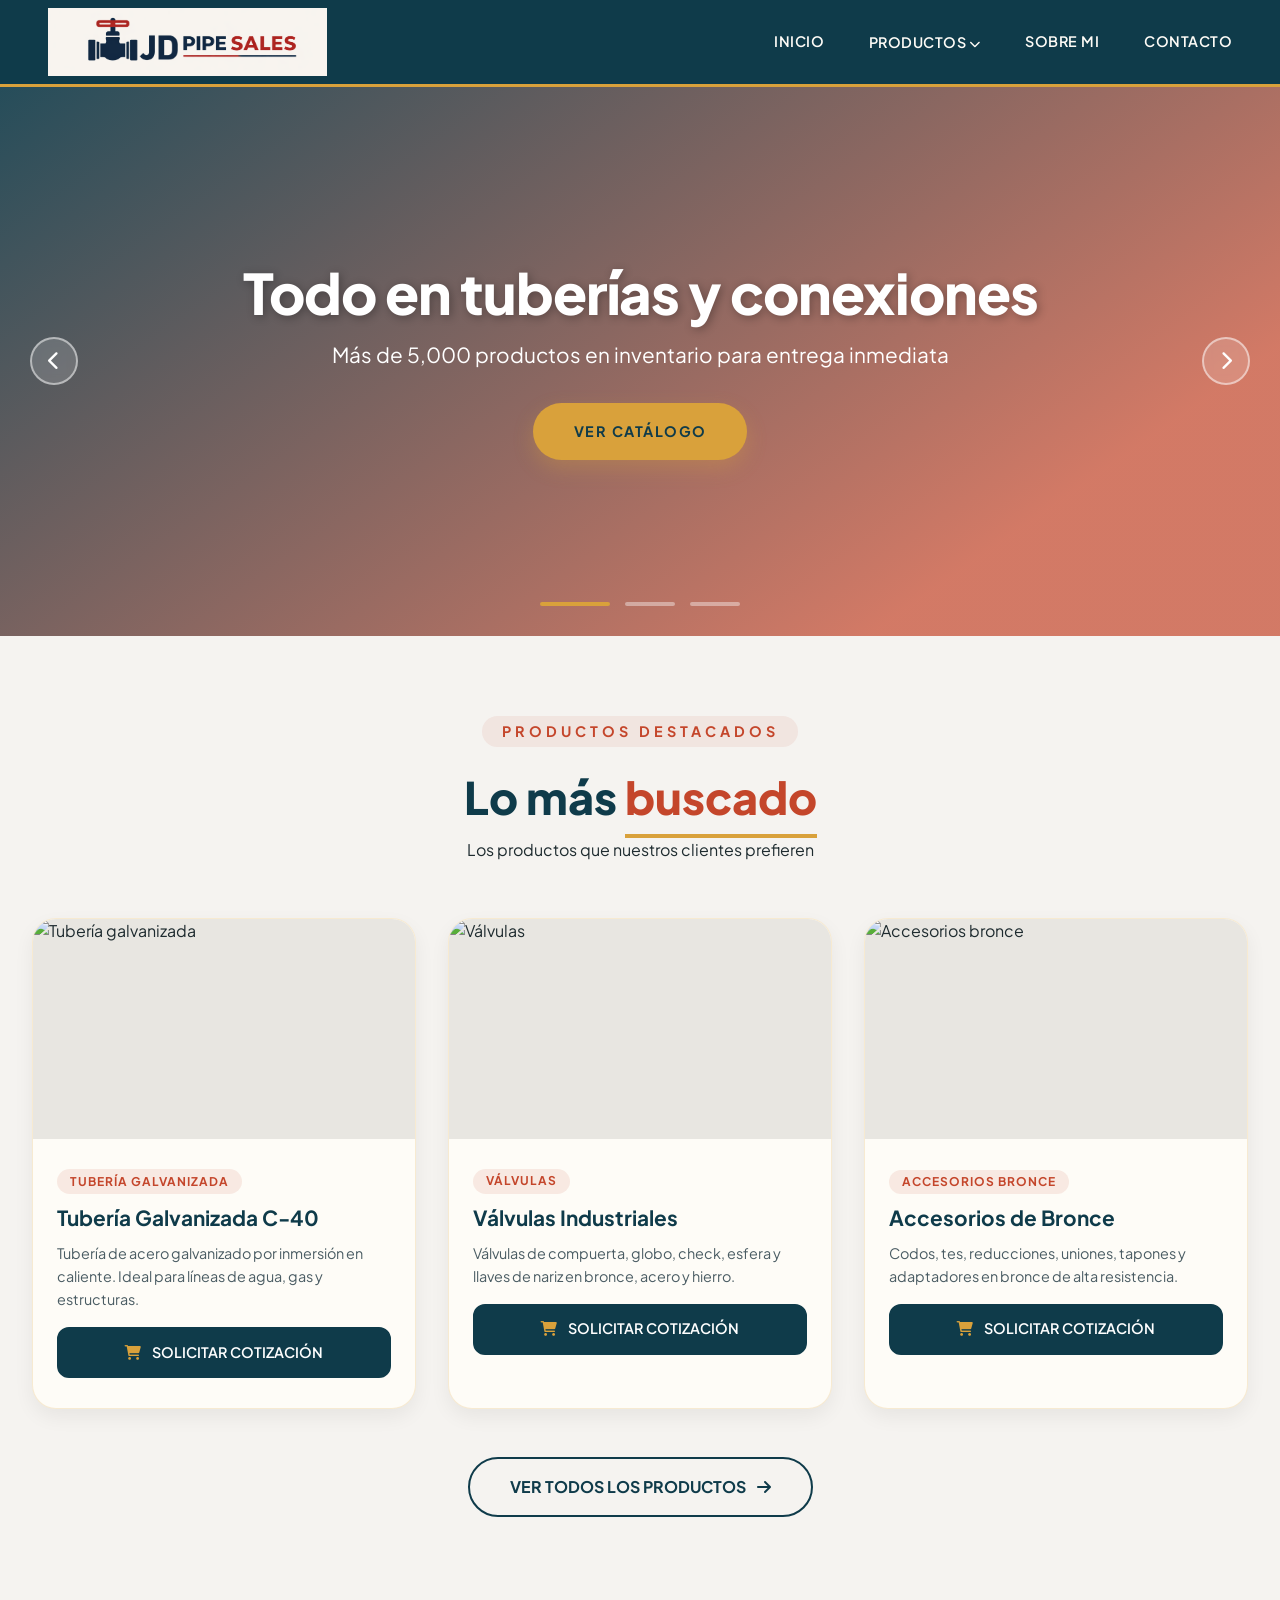
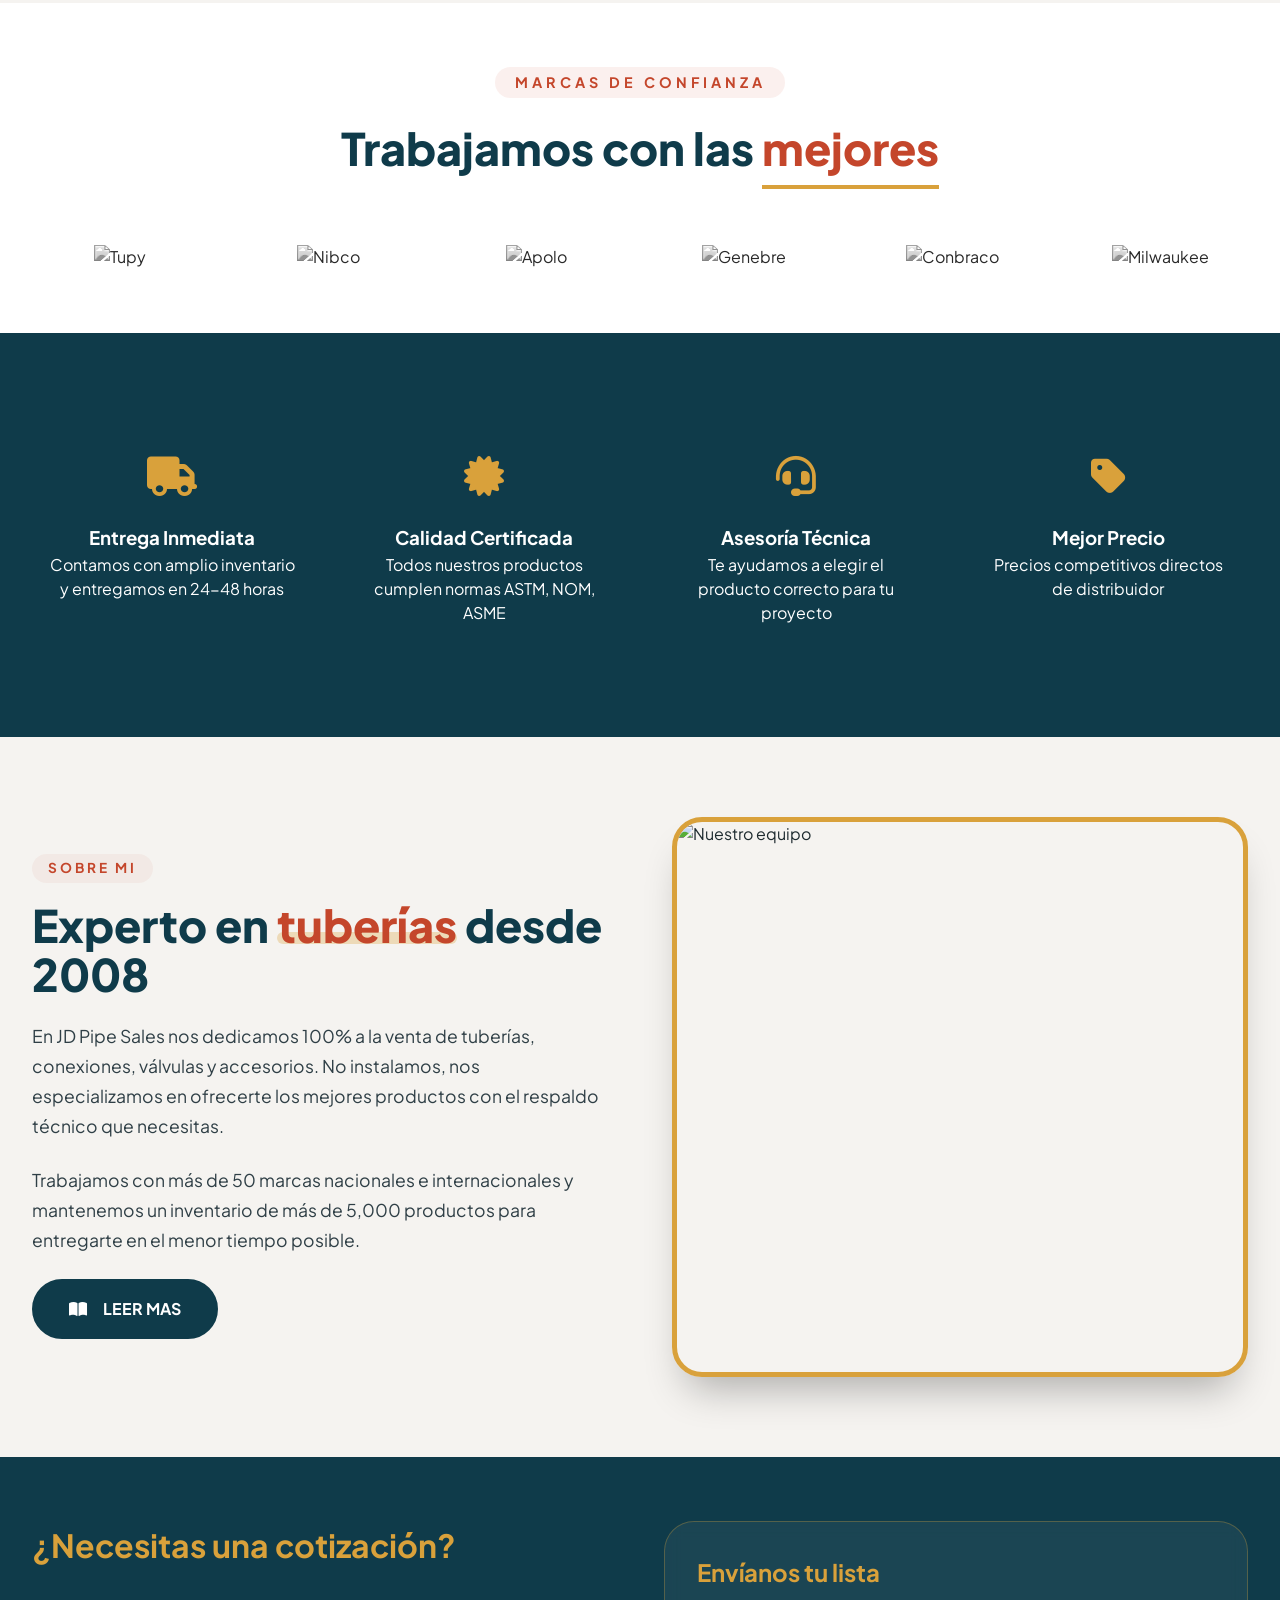
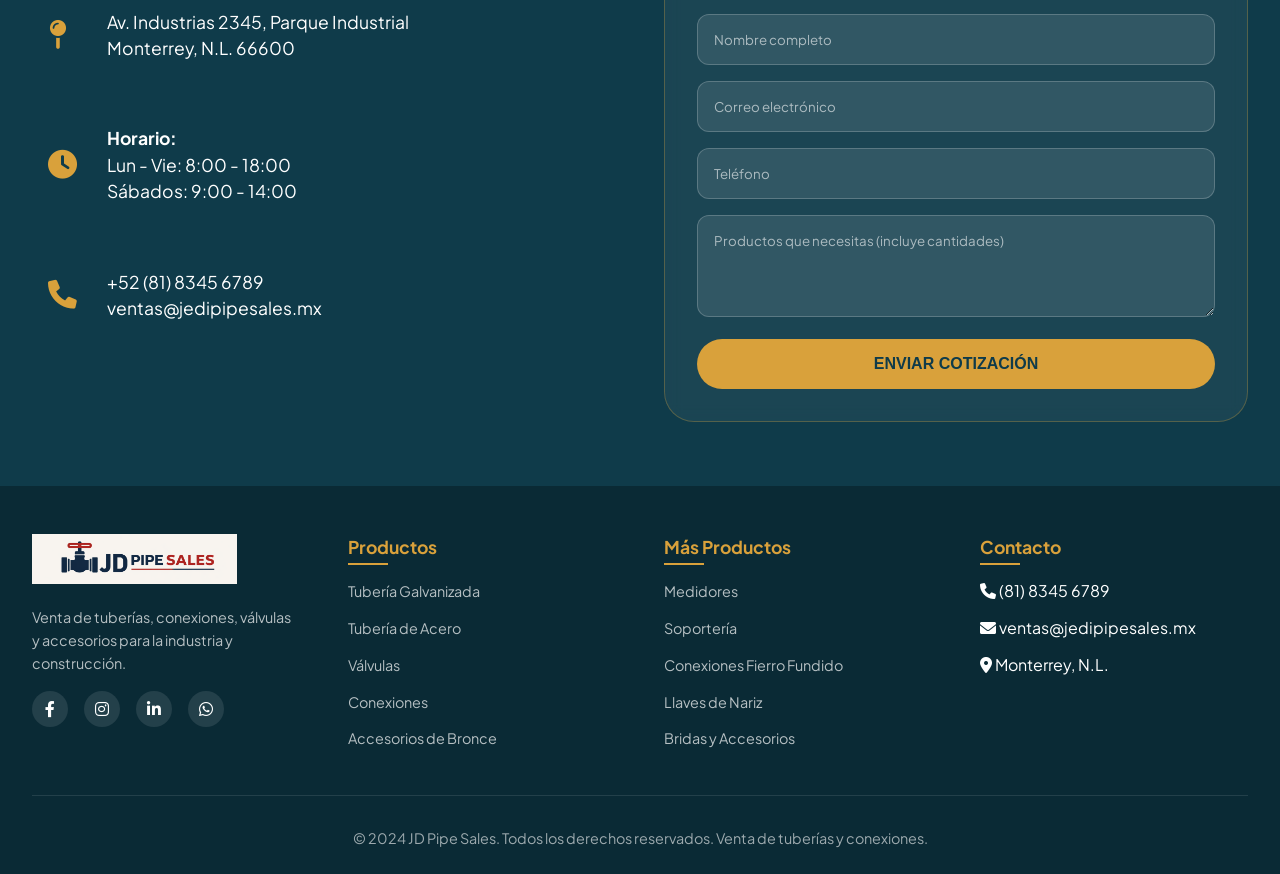
==== index.html @ 767fab37 "Add header and index styles for layout and responsiveness - Created header.css for header styles inc" ====
<!DOCTYPE html>
<html lang="es">
<head>
  <meta charset="UTF-8">
  <meta name="viewport" content="width=device-width, initial-scale=1.0, maximum-scale=5.0">
  <meta name="description" content="JD Pipe Sales - Venta de tuberías, conexiones, válvulas, accesorios de bronce, medidores y soportería para la industria">
  <title>Jedi · Pipe Sales | Todo en tuberías</title>

  <!-- Fuentes modernas -->
  <link rel="preconnect" href="https://fonts.googleapis.com">
  <link rel="preconnect" href="https://fonts.gstatic.com" crossorigin>
  <link href="https://fonts.googleapis.com/css2?family=Plus+Jakarta+Sans:wght@400;500;600;700;800&display=swap" rel="stylesheet">
  <link rel="stylesheet" href="https://cdnjs.cloudflare.com/ajax/libs/font-awesome/6.0.0/css/all.min.css">
  
  <!-- AOS (Animate On Scroll) -->
  <link href="https://unpkg.com/aos@2.3.1/dist/aos.css" rel="stylesheet">

  <style>
    /* ===== RESET Y PALETA DE COLORES ===== */
    * {
      margin: 0;
      padding: 0;
      box-sizing: border-box;
    }

    :root {
      --fondo-principal: #f5f3f0;
      --texto-oscuro: #1e2b2f;
      --azul-profundo: #0f3b4a;
      --naranja-terracota: #c4462b;
      --ocre-dorado: #d9a13b;
      --blanco-rotura: #fefcf7;
      --gris-suave: #e8e6e1;
      --sombra-suave: 0 20px 30px -10px rgba(0, 20, 20, 0.15);
      --sombra-tarjeta: 0 8px 20px rgba(0,0,0,0.06);
      --sombra-hover: 0 25px 40px -15px rgba(0,0,0,0.3);
    }

    body {
      font-family: 'Plus Jakarta Sans', sans-serif;
      background-color: var(--fondo-principal);
      color: var(--texto-oscuro);
      line-height: 1.5;
      overflow-x: hidden;
    }

    body.menu-abierto {
      overflow: hidden;
    }

    /* ===== ANIMACIONES GLOBALES ===== */
    @keyframes float {
      0% { transform: translateY(0px); }
      50% { transform: translateY(-8px); }
      100% { transform: translateY(0px); }
    }

    @keyframes pulse {
      0% { transform: scale(1); }
      50% { transform: scale(1.03); }
      100% { transform: scale(1); }
    }

    @keyframes fadeInUp {
      from {
        opacity: 0;
        transform: translateY(30px);
      }
      to {
        opacity: 1;
        transform: translateY(0);
      }
    }

    @keyframes fadeInDown {
      from {
        opacity: 0;
        transform: translateY(-30px);
      }
      to {
        opacity: 1;
        transform: translateY(0);
      }
    }

    @keyframes fadeInLeft {
      from {
        opacity: 0;
        transform: translateX(-30px);
      }
      to {
        opacity: 1;
        transform: translateX(0);
      }
    }

    @keyframes fadeInRight {
      from {
        opacity: 0;
        transform: translateX(30px);
      }
      to {
        opacity: 1;
        transform: translateX(0);
      }
    }

    @keyframes zoomIn {
      from {
        opacity: 0;
        transform: scale(0.9);
      }
      to {
        opacity: 1;
        transform: scale(1);
      }
    }

    /* ===== HEADER SIN ANIMACIONES ===== */
    .header {
      background: var(--azul-profundo);
      position: fixed;
      top: 0;
      width: 100%;
      z-index: 1000;
      border-bottom: 3px solid var(--ocre-dorado);
      transition: all 0.3s ease;
    }

    .header.scrolled {
      padding: 0.3rem 0;
      box-shadow: 0 5px 20px rgba(0,0,0,0.2);
    }

    .header-container {
      max-width: 1300px;
      margin: 0 auto;
      padding: 0.5rem 3rem;
      display: flex;
      align-items: center;
      justify-content: space-between;
    }

    .logo img {
      height: 68px;
      width: auto;
      display: block;
      transition: transform 0.3s ease;
    }

    .logo img:hover {
      transform: scale(1.05);
    }

    /* ===== NAVEGACIÓN ===== */
    .nav {
      display: flex;
      gap: 2.8rem;
      align-items: center;
    }

    .nav-link {
      text-decoration: none;
      color: var(--blanco-rotura);
      font-weight: 600;
      font-size: 0.9rem;
      letter-spacing: 0.5px;
      position: relative;
      transition: color 0.3s ease;
      background: none;
      border: none;
      font-family: inherit;
      text-transform: uppercase;
      cursor: pointer;
      padding: 0.5rem 0;
    }

    .nav-link::after {
      content: "";
      position: absolute;
      width: 0;
      height: 2px;
      bottom: 0;
      left: 50%;
      transform: translateX(-50%);
      background: var(--ocre-dorado);
      transition: width 0.3s ease;
    }

    .nav-link:hover {
      color: var(--ocre-dorado);
    }

    .nav-link:hover::after {
      width: 80%;
    }

    /* ===== DROPDOWN ===== */
    .dropdown {
      position: relative;
    }

    .dropdown .nav-link i {
      font-size: 0.7rem;
      transition: transform 0.3s ease;
    }

    .dropdown:hover .nav-link i {
      transform: rotate(180deg);
    }

    .submenu {
      position: absolute;
      top: 100%;
      left: 0;
      background: var(--blanco-rotura);
      min-width: 250px;
      border-radius: 0 0 16px 16px;
      box-shadow: var(--sombra-suave);
      display: none;
      flex-direction: column;
      overflow: hidden;
      z-index: 1001;
      margin-top: 0.5rem;
      border-top: 3px solid var(--naranja-terracota);
    }

    .dropdown:hover .submenu {
      display: flex;
      animation: fadeInDown 0.3s ease;
    }

    .submenu a {
      padding: 14px 20px;
      text-decoration: none;
      color: var(--azul-profundo);
      font-weight: 500;
      transition: all 0.3s ease;
      border-left: 3px solid transparent;
      font-size: 0.9rem;
      display: flex;
      align-items: center;
      gap: 10px;
    }

    .submenu a i {
      width: 20px;
      color: var(--naranja-terracota);
      transition: transform 0.3s ease;
    }

    .submenu a:hover {
      background: #f0ebe4;
      border-left-color: var(--naranja-terracota);
      color: var(--naranja-terracota);
      padding-left: 25px;
    }

    .submenu a:hover i {
      transform: translateX(3px);
      color: var(--ocre-dorado);
    }

    /* ===== HAMBURGUESA ===== */
    .hamburger {
      display: none;
      font-size: 2rem;
      background: none;
      border: none;
      color: var(--blanco-rotura);
      cursor: pointer;
      z-index: 1001;
      width: 44px;
      height: 44px;
      align-items: center;
      justify-content: center;
      border-radius: 8px;
      transition: all 0.3s ease;
    }

    .hamburger:hover {
      background: rgba(255,255,255,0.1);
      transform: scale(1.05);
    }

    .hamburger:active {
      transform: scale(0.95);
    }

    /* ===== HERO SLIDER ===== */
    .hero-slider {
      margin-top: 86px;
      position: relative;
      width: 100%;
      height: 550px;
      overflow: hidden;
    }

    .slider-container {
      width: 100%;
      height: 100%;
      position: relative;
    }

    .slide {
      position: absolute;
      top: 0;
      left: 0;
      width: 100%;
      height: 100%;
      opacity: 0;
      visibility: hidden;
      transition: opacity 0.8s ease, transform 0.8s ease;
      background-size: cover;
      background-position: center;
      display: flex;
      align-items: center;
      justify-content: center;
      text-align: center;
      transform: scale(1.05);
    }

    .slide.active {
      opacity: 1;
      visibility: visible;
      transform: scale(1);
    }

    .slide::before {
      content: '';
      position: absolute;
      top: 0; left: 0; width: 100%; height: 100%;
      background: linear-gradient(145deg, rgba(15, 59, 74, 0.9) 0%, rgba(196, 70, 43, 0.7) 80%);
      z-index: 1;
    }

    .slide-content {
      position: relative;
      z-index: 2;
      max-width: 900px;
      padding: 2rem;
      color: white;
    }

    .slide.active .slide-content {
      animation: fadeInUp 1s ease;
    }

    .slide-content h1 {
      font-size: clamp(2rem, 5vw, 3.5rem);
      font-weight: 800;
      letter-spacing: -1px;
      line-height: 1.1;
      margin-bottom: 1rem;
      text-shadow: 2px 2px 10px rgba(0,0,0,0.3);
    }

    .slide-content p {
      font-size: clamp(1rem, 2vw, 1.3rem);
      margin-bottom: 2rem;
      opacity: 0.95;
      font-weight: 400;
    }

    .btn-slider {
      display: inline-block;
      padding: 1rem clamp(1.5rem, 3vw, 2.8rem);
      background: var(--ocre-dorado);
      color: var(--azul-profundo);
      text-decoration: none;
      font-weight: 700;
      letter-spacing: 1.5px;
      border-radius: 50px;
      transition: all 0.3s ease;
      border: 2px solid transparent;
      text-transform: uppercase;
      font-size: 0.9rem;
      box-shadow: 0 8px 20px rgba(217, 161, 59, 0.3);
    }

    .btn-slider:hover {
      background: transparent;
      border-color: white;
      color: white;
      transform: translateY(-3px) scale(1.02);
      box-shadow: 0 15px 30px rgba(0,0,0,0.3);
    }

    .slider-controls {
      position: absolute;
      bottom: 30px;
      left: 50%;
      transform: translateX(-50%);
      z-index: 10;
      display: flex;
      gap: 15px;
    }

    .slider-dot {
      width: clamp(30px, 5vw, 50px);
      height: 4px;
      background: rgba(255,255,255,0.4);
      border: none;
      cursor: pointer;
      transition: all 0.3s ease;
      border-radius: 2px;
    }
    
    .slider-dot.active {
      background: var(--ocre-dorado);
      width: clamp(40px, 7vw, 70px);
    }

    .slider-dot:hover {
      background: var(--ocre-dorado);
      transform: scaleY(1.2);
    }

    .slider-arrow {
      position: absolute;
      top: 50%;
      transform: translateY(-50%);
      width: clamp(40px, 5vw, 48px);
      height: clamp(40px, 5vw, 48px);
      background: rgba(255,255,255,0.15);
      border: 2px solid rgba(255,255,255,0.5);
      border-radius: 50%;
      cursor: pointer;
      color: white;
      font-size: 1.2rem;
      transition: all 0.3s ease;
      z-index: 10;
      backdrop-filter: blur(5px);
      display: flex;
      align-items: center;
      justify-content: center;
    }
    
    .slider-arrow:hover {
      background: var(--ocre-dorado);
      border-color: var(--ocre-dorado);
      color: var(--azul-profundo);
      transform: translateY(-50%) scale(1.1);
      box-shadow: 0 0 20px rgba(217, 161, 59, 0.5);
    }

    .slider-arrow.prev { left: clamp(10px, 3vw, 30px); }
    .slider-arrow.next { right: clamp(10px, 3vw, 30px); }

    /* ===== SECCIÓN DE PRODUCTOS ===== */
    .productos-section {
      padding: clamp(3rem, 8vw, 5rem) clamp(1rem, 4vw, 2rem);
      background: var(--fondo-principal);
    }

    .container {
      max-width: 1300px;
      margin: 0 auto;
    }

    .section-header {
      text-align: center;
      margin-bottom: clamp(2rem, 5vw, 3.5rem);
    }

    .section-header .sub {
      display: inline-block;
      font-size: 0.9rem;
      font-weight: 700;
      letter-spacing: 4px;
      color: var(--naranja-terracota);
      text-transform: uppercase;
      background: rgba(196, 70, 43, 0.08);
      padding: 0.3rem 1.2rem;
      border-radius: 30px;
      margin-bottom: 1rem;
      animation: float 4s ease-in-out infinite;
    }

    .section-header h2 {
      font-size: clamp(2rem, 5vw, 2.8rem);
      font-weight: 800;
      color: var(--azul-profundo);
    }

    .section-header h2 span {
      color: var(--naranja-terracota);
      border-bottom: 4px solid var(--ocre-dorado);
      padding-bottom: 4px;
      display: inline-block;
    }

    .productos-grid {
      display: grid;
      grid-template-columns: repeat(auto-fit, minmax(280px, 1fr));
      gap: 2rem;
      margin-bottom: 3rem;
    }

    .producto-card {
      background: var(--blanco-rotura);
      border-radius: 24px;
      overflow: hidden;
      box-shadow: var(--sombra-tarjeta);
      transition: all 0.4s ease;
      border: 1px solid rgba(217, 161, 59, 0.2);
      opacity: 0;
      animation: fadeInUp 0.6s ease forwards;
    }

    .producto-card:nth-child(1) { animation-delay: 0.1s; }
    .producto-card:nth-child(2) { animation-delay: 0.2s; }
    .producto-card:nth-child(3) { animation-delay: 0.3s; }

    .producto-card:hover {
      transform: translateY(-12px);
      box-shadow: var(--sombra-hover);
      border-color: var(--ocre-dorado);
    }

    .producto-imagen {
      height: 220px;
      overflow: hidden;
      position: relative;
      background: var(--gris-suave);
    }

    .producto-imagen img {
      width: 100%;
      height: 100%;
      object-fit: cover;
      transition: transform 0.6s ease;
    }

    .producto-card:hover .producto-imagen img {
      transform: scale(1.1);
    }

    .producto-imagen::after {
      content: '';
      position: absolute;
      bottom: 0;
      left: 0;
      width: 100%;
      height: 4px;
      background: linear-gradient(90deg, var(--ocre-dorado), var(--naranja-terracota));
      transform: scaleX(0);
      transition: transform 0.4s ease;
    }

    .producto-card:hover .producto-imagen::after {
      transform: scaleX(1);
    }

    .producto-info {
      padding: 1.8rem 1.5rem 1.5rem;
    }

    .producto-categoria {
      display: inline-block;
      font-size: 0.75rem;
      font-weight: 700;
      letter-spacing: 1px;
      color: var(--naranja-terracota);
      text-transform: uppercase;
      margin-bottom: 0.5rem;
      background: rgba(196, 70, 43, 0.1);
      padding: 0.2rem 0.8rem;
      border-radius: 20px;
      transition: all 0.3s ease;
    }

    .producto-card:hover .producto-categoria {
      background: var(--naranja-terracota);
      color: white;
    }

    .producto-info h3 {
      font-size: 1.3rem;
      font-weight: 700;
      color: var(--azul-profundo);
      margin-bottom: 0.5rem;
      transition: color 0.3s ease;
    }

    .producto-card:hover .producto-info h3 {
      color: var(--naranja-terracota);
    }

    .producto-descripcion {
      color: #4a5c63;
      font-size: 0.9rem;
      line-height: 1.6;
      margin-bottom: 1rem;
    }

    .btn-producto {
      display: inline-block;
      width: 100%;
      padding: 0.8rem;
      background: var(--azul-profundo);
      color: white;
      text-decoration: none;
      font-weight: 600;
      border-radius: 12px;
      transition: all 0.3s ease;
      border: 2px solid var(--azul-profundo);
      text-align: center;
      font-size: 0.9rem;
      position: relative;
      overflow: hidden;
    }

    .btn-producto::before {
      content: '';
      position: absolute;
      top: 50%;
      left: 50%;
      width: 0;
      height: 0;
      border-radius: 50%;
      background: rgba(255,255,255,0.2);
      transform: translate(-50%, -50%);
      transition: width 0.6s ease, height 0.6s ease;
    }

    .btn-producto:hover::before {
      width: 300px;
      height: 300px;
    }

    .btn-producto i {
      margin-right: 0.5rem;
      color: var(--ocre-dorado);
      transition: transform 0.3s ease;
    }

    .btn-producto:hover i {
      transform: translateX(3px);
    }

    .btn-producto:hover {
      background: transparent;
      color: var(--azul-profundo);
    }

    .ver-mas-container {
      text-align: center;
      margin-top: 2rem;
    }

    .btn-ver-mas {
      display: inline-block;
      padding: 1rem clamp(1.5rem, 4vw, 2.5rem);
      background: transparent;
      color: var(--azul-profundo);
      text-decoration: none;
      font-weight: 700;
      border-radius: 50px;
      transition: all 0.3s ease;
      border: 2px solid var(--azul-profundo);
      position: relative;
      overflow: hidden;
      z-index: 1;
    }

    .btn-ver-mas::before {
      content: '';
      position: absolute;
      top: 0;
      left: -100%;
      width: 100%;
      height: 100%;
      background: var(--azul-profundo);
      transition: left 0.3s ease;
      z-index: -1;
    }

    .btn-ver-mas:hover::before {
      left: 0;
    }

    .btn-ver-mas:hover {
      color: white;
    }

    .btn-ver-mas i {
      margin-left: 0.5rem;
      transition: transform 0.3s ease;
    }

    .btn-ver-mas:hover i {
      transform: translateX(5px);
    }

    /* ===== MARCAS ===== */
    .marcas-section {
      padding: clamp(3rem, 6vw, 4rem) clamp(1rem, 4vw, 2rem);
      background: white;
    }

    .marcas-grid {
      display: grid;
      grid-template-columns: repeat(auto-fit, minmax(120px, 1fr));
      gap: clamp(1rem, 3vw, 2rem);
      align-items: center;
      justify-items: center;
    }

    .marca-item {
      filter: grayscale(100%);
      opacity: 0.6;
      transition: all 0.4s ease;
      opacity: 0;
      animation: fadeInUp 0.6s ease forwards;
    }

    .marca-item:nth-child(1) { animation-delay: 0.1s; }
    .marca-item:nth-child(2) { animation-delay: 0.2s; }
    .marca-item:nth-child(3) { animation-delay: 0.3s; }
    .marca-item:nth-child(4) { animation-delay: 0.4s; }
    .marca-item:nth-child(5) { animation-delay: 0.5s; }
    .marca-item:nth-child(6) { animation-delay: 0.6s; }

    .marca-item:hover {
      filter: grayscale(0);
      opacity: 1;
      transform: scale(1.1);
    }

    .marca-item img {
      max-width: 120px;
      width: 100%;
      height: auto;
    }

    /* ===== BENEFICIOS ===== */
    .beneficios-section {
      padding: clamp(3rem, 8vw, 5rem) clamp(1rem, 4vw, 2rem);
      background: var(--azul-profundo);
      color: white;
    }

    .beneficios-grid {
      display: grid;
      grid-template-columns: repeat(auto-fit, minmax(200px, 1fr));
      gap: clamp(1rem, 3vw, 2rem);
    }

    .beneficio-item {
      text-align: center;
      padding: 2rem 1rem;
      border-radius: 20px;
      transition: all 0.4s ease;
      opacity: 0;
      transform: translateY(30px);
      animation: fadeInUp 0.6s ease forwards;
    }

    .beneficio-item:nth-child(1) { animation-delay: 0.1s; }
    .beneficio-item:nth-child(2) { animation-delay: 0.2s; }
    .beneficio-item:nth-child(3) { animation-delay: 0.3s; }
    .beneficio-item:nth-child(4) { animation-delay: 0.4s; }

    .beneficio-item:hover {
      background: rgba(255,255,255,0.1);
      transform: translateY(-5px);
    }

    .beneficio-icono {
      font-size: 2.5rem;
      color: var(--ocre-dorado);
      margin-bottom: 1.2rem;
      transition: all 0.3s ease;
    }

    .beneficio-item:hover .beneficio-icono {
      transform: scale(1.2) rotate(5deg);
      color: white;
    }

    /* ===== SOBRE NOSOTROS ===== */
    .about-section {
      padding: clamp(3rem, 8vw, 5rem) clamp(1rem, 4vw, 2rem);
      background: var(--fondo-principal);
    }

    .about-grid {
      display: grid;
      grid-template-columns: repeat(auto-fit, minmax(300px, 1fr));
      gap: clamp(2rem, 6vw, 4rem);
      align-items: center;
    }

    .about-content {
      opacity: 0;
      animation: fadeInLeft 0.8s ease forwards;
    }

    .about-image {
      opacity: 0;
      animation: fadeInRight 0.8s ease forwards;
    }

    .about-content .etiqueta {
      display: inline-block;
      font-size: 0.85rem;
      font-weight: 700;
      letter-spacing: 3px;
      color: var(--naranja-terracota);
      background: rgba(196, 70, 43, 0.05);
      padding: 0.3rem 1rem;
      border-radius: 50px;
      margin-bottom: 1rem;
    }

    .about-content h2 {
      font-size: clamp(2rem, 5vw, 2.8rem);
      font-weight: 800;
      line-height: 1.1;
      color: var(--azul-profundo);
      margin-bottom: 1.5rem;
    }

    .about-content h2 .destacado {
      color: var(--naranja-terracota);
      position: relative;
      display: inline-block;
    }
    
    .about-content h2 .destacado::before {
      content: '';
      position: absolute;
      bottom: 5px;
      left: 0;
      width: 100%;
      height: 12px;
      background: var(--ocre-dorado);
      opacity: 0.3;
      z-index: -1;
      border-radius: 20px;
    }

    .about-text {
      color: #2f3f46;
      margin-bottom: 1.5rem;
      font-size: 1.1rem;
      line-height: 1.7;
    }

    .about-stats {
      display: grid;
      grid-template-columns: repeat(auto-fit, minmax(80px, 1fr));
      gap: 1.5rem;
      margin: 2rem 0;
    }

    .stat {
      text-align: center;
      padding: 1rem;
      border-radius: 12px;
      transition: all 0.3s ease;
    }

    .stat:hover {
      background: white;
      box-shadow: var(--sombra-tarjeta);
      transform: translateY(-5px);
    }

    .stat-numero {
      font-size: clamp(1.5rem, 4vw, 2rem);
      font-weight: 800;
      color: var(--naranja-terracota);
      transition: all 0.3s ease;
    }

    .stat:hover .stat-numero {
      color: var(--ocre-dorado);
    }

    .btn-about {
      display: inline-flex;
      align-items: center;
      gap: 1rem;
      padding: 1rem clamp(1.5rem, 4vw, 2.2rem);
      background: var(--azul-profundo);
      color: white;
      text-decoration: none;
      font-weight: 700;
      border-radius: 40px;
      transition: all 0.3s ease;
      border: 2px solid var(--azul-profundo);
      position: relative;
      overflow: hidden;
      z-index: 1;
    }

    .btn-about::before {
      content: '';
      position: absolute;
      top: 0;
      left: -100%;
      width: 100%;
      height: 100%;
      background: var(--ocre-dorado);
      transition: left 0.3s ease;
      z-index: -1;
    }

    .btn-about:hover::before {
      left: 0;
    }

    .btn-about:hover {
      border-color: var(--ocre-dorado);
      color: var(--azul-profundo);
    }

    .btn-about:hover i {
      transform: translateX(3px);
      color: var(--azul-profundo);
    }

    .about-image {
      border-radius: 30px;
      overflow: hidden;
      box-shadow: 0 25px 40px -15px rgba(0,0,0,0.3);
      border: 5px solid var(--ocre-dorado);
      transition: all 0.3s ease;
    }

    .about-image:hover {
      transform: scale(1.02);
      box-shadow: 0 30px 50px -15px rgba(0,0,0,0.4);
    }

    .about-image img {
      width: 100%;
      height: clamp(300px, 50vw, 550px);
      object-fit: cover;
      display: block;
      transition: transform 0.6s ease;
    }

    .about-image:hover img {
      transform: scale(1.05);
    }

    /* ===== CONTACTO ===== */
    .contacto-seccion {
      background: var(--azul-profundo);
      padding: clamp(3rem, 8vw, 4rem) clamp(1rem, 4vw, 2rem);
      color: white;
    }

    .contacto-grid {
      display: grid;
      grid-template-columns: repeat(auto-fit, minmax(280px, 1fr));
      gap: clamp(2rem, 5vw, 3rem);
      align-items: start;
    }

    .contacto-info {
      opacity: 0;
      animation: fadeInLeft 0.8s ease forwards;
    }

    .contacto-formulario {
      opacity: 0;
      animation: fadeInRight 0.8s ease forwards;
    }

    .contacto-info h3 {
      font-size: clamp(1.5rem, 4vw, 2rem);
      font-weight: 700;
      margin-bottom: 1.5rem;
      color: var(--ocre-dorado);
    }

    .contacto-detalle {
      display: flex;
      gap: 1.2rem;
      margin-bottom: 2rem;
      align-items: center;
      transition: all 0.3s ease;
      padding: 1rem;
      border-radius: 12px;
    }

    .contacto-detalle:hover {
      background: rgba(255,255,255,0.1);
      transform: translateX(10px);
    }

    .contacto-detalle i {
      font-size: 1.8rem;
      color: var(--ocre-dorado);
      width: 40px;
      transition: all 0.3s ease;
    }

    .contacto-detalle:hover i {
      transform: scale(1.2);
    }

    .contacto-detalle p {
      font-size: 1.1rem;
      line-height: 1.5;
    }

    .contacto-formulario {
      background: rgba(255,255,255,0.05);
      padding: clamp(1.5rem, 4vw, 2rem);
      border-radius: 30px;
      backdrop-filter: blur(8px);
      border: 1px solid rgba(217, 161, 59, 0.3);
      transition: all 0.3s ease;
    }

    .contacto-formulario:hover {
      border-color: var(--ocre-dorado);
      box-shadow: 0 10px 30px rgba(0,0,0,0.2);
    }

    .contacto-formulario h4 {
      font-size: 1.5rem;
      margin-bottom: 1.5rem;
      color: var(--ocre-dorado);
    }

    .campo {
      width: 100%;
      padding: 1rem;
      margin-bottom: 1rem;
      background: rgba(255,255,255,0.1);
      border: 1px solid rgba(255,255,255,0.2);
      border-radius: 12px;
      color: white;
      font-family: inherit;
      transition: all 0.3s ease;
    }

    .campo:focus {
      outline: none;
      border-color: var(--ocre-dorado);
      background: rgba(255,255,255,0.15);
      transform: scale(1.02);
    }

    .campo::placeholder {
      color: rgba(255,255,255,0.6);
    }

    .btn-enviar {
      background: var(--ocre-dorado);
      color: var(--azul-profundo);
      border: none;
      padding: 1rem 2rem;
      font-weight: 700;
      border-radius: 40px;
      cursor: pointer;
      width: 100%;
      font-size: 1rem;
      transition: all 0.3s ease;
      text-transform: uppercase;
      position: relative;
      overflow: hidden;
      z-index: 1;
    }

    .btn-enviar::before {
      content: '';
      position: absolute;
      top: 0;
      left: -100%;
      width: 100%;
      height: 100%;
      background: var(--naranja-terracota);
      transition: left 0.3s ease;
      z-index: -1;
    }

    .btn-enviar:hover::before {
      left: 0;
    }

    .btn-enviar:hover {
      color: white;
      transform: translateY(-2px);
      box-shadow: 0 10px 20px rgba(0,0,0,0.2);
    }

    /* ===== FOOTER SIN ANIMACIONES ===== */
    .footer {
      background: #0a2a35;
      color: white;
      padding: clamp(2rem, 6vw, 3rem) clamp(1rem, 4vw, 2rem) 1.5rem;
    }

    .footer-grid {
      display: grid;
      grid-template-columns: repeat(auto-fit, minmax(200px, 1fr));
      gap: clamp(1.5rem, 5vw, 3rem);
      margin-bottom: 2rem;
    }

    .footer-logo img {
      height: clamp(40px, 6vw, 50px);
      margin-bottom: 1rem;
      transition: transform 0.3s ease;
    }

    .footer-logo img:hover {
      transform: scale(1.05);
    }

    .footer-logo p {
      color: rgba(255,255,255,0.7);
      font-size: 0.9rem;
      line-height: 1.6;
    }

    .footer-col h4 {
      color: var(--ocre-dorado);
      font-size: 1.1rem;
      margin-bottom: 1.2rem;
      position: relative;
      display: inline-block;
    }

    .footer-col h4::after {
      content: '';
      position: absolute;
      bottom: -5px;
      left: 0;
      width: 40px;
      height: 2px;
      background: var(--ocre-dorado);
      transition: width 0.3s ease;
    }

    .footer-col:hover h4::after {
      width: 100%;
    }

    .footer-col ul {
      list-style: none;
    }

    .footer-col ul li {
      margin-bottom: 0.8rem;
    }

    .footer-col ul li a {
      color: rgba(255,255,255,0.7);
      text-decoration: none;
      transition: all 0.3s ease;
      font-size: 0.9rem;
      display: inline-block;
    }

    .footer-col ul li a:hover {
      color: var(--ocre-dorado);
      transform: translateX(5px);
    }

    .footer-social {
      display: flex;
      gap: 1rem;
      margin-top: 1rem;
    }

    .footer-social a {
      width: 36px;
      height: 36px;
      background: rgba(255,255,255,0.1);
      border-radius: 50%;
      display: flex;
      align-items: center;
      justify-content: center;
      color: white;
      transition: all 0.3s ease;
      text-decoration: none;
    }

    .footer-social a:hover {
      background: var(--ocre-dorado);
      color: var(--azul-profundo);
      transform: translateY(-3px);
    }

    .footer-bottom {
      text-align: center;
      padding-top: 2rem;
      border-top: 1px solid rgba(255,255,255,0.1);
      color: rgba(255,255,255,0.6);
      font-size: 0.9rem;
    }

    /* ===== RESPONSIVE ===== */
    @media (max-width: 900px) {
      .hamburger {
        display: flex;
      }

      .nav {
        position: fixed;
        top: 0;
        right: -100%;
        width: min(320px, 80%);
        height: 100vh;
        background: var(--azul-profundo);
        flex-direction: column;
        padding: 6rem 2rem 2rem;
        gap: 1rem;
        transition: right 0.4s ease;
        box-shadow: -5px 0 30px rgba(0,0,0,0.3);
        align-items: flex-start;
        overflow-y: auto;
        z-index: 1000;
      }

      .nav.active {
        right: 0;
      }

      .nav-link {
        font-size: 1.2rem;
        width: 100%;
        text-align: left;
        padding: 0.8rem 0;
      }

      .dropdown {
        width: 100%;
      }

      .dropdown .nav-link {
        display: flex;
        justify-content: space-between;
        align-items: center;
        width: 100%;
      }

      .submenu {
        position: static;
        background: rgba(255,255,255,0.1);
        min-width: 100%;
        border-radius: 8px;
        box-shadow: none;
        margin-top: 0.5rem;
        border-top: none;
        display: none;
      }

      .dropdown.active .submenu {
        display: flex;
        animation: fadeInDown 0.3s ease;
      }

      .submenu a {
        color: white;
        padding: 12px 20px;
      }

      .submenu a i {
        color: var(--ocre-dorado);
      }

      .submenu a:hover {
        background: rgba(255,255,255,0.15);
        color: white;
      }

      .hero-slider {
        margin-top: 82px;
        height: clamp(300px, 50vh, 400px);
      }
    }

    @media (max-width: 480px) {
      .header-container {
        padding: 0.5rem 1rem;
      }

      .hero-slider {
        height: 300px;
      }

      .producto-card {
        max-width: 100%;
      }

      .about-image {
        border-width: 3px;
      }

      .footer-social {
        justify-content: center;
      }
    }

    /* ===== AOS ANIMATIONS ===== */
    [data-aos="fade-up"] {
      opacity: 0;
      transform: translateY(30px);
      transition: opacity 0.6s ease, transform 0.6s ease;
    }

    [data-aos="fade-up"].aos-animate {
      opacity: 1;
      transform: translateY(0);
    }

    [data-aos="fade-right"] {
      opacity: 0;
      transform: translateX(-30px);
      transition: opacity 0.6s ease, transform 0.6s ease;
    }

    [data-aos="fade-right"].aos-animate {
      opacity: 1;
      transform: translateX(0);
    }

    [data-aos="fade-left"] {
      opacity: 0;
      transform: translateX(30px);
      transition: opacity 0.6s ease, transform 0.6s ease;
    }

    [data-aos="fade-left"].aos-animate {
      opacity: 1;
      transform: translateX(0);
    }

    [data-aos="zoom-in"] {
      opacity: 0;
      transform: scale(0.9);
      transition: opacity 0.6s ease, transform 0.6s ease;
    }

    [data-aos="zoom-in"].aos-animate {
      opacity: 1;
      transform: scale(1);
    }
  </style>
</head>
<body>

<header class="header" id="header">
  <div class="header-container">
    <div class="logo">
      <img src="Imagenes/Logo.png" alt="Jedi Pipe Sales">
    </div>
    <nav class="nav" id="nav">
      <a href="index.html" class="nav-link">INICIO</a>
      <div class="dropdown" id="productosDropdown">
        <button class="nav-link" id="dropdownBtn">
          PRODUCTOS <i class="fas fa-chevron-down"></i>
        </button>
        <div class="submenu">
          <a href="#"><i class="fas fa-wrench"></i> Tuberías</a>
          <a href="#"><i class="fas fa-compress"></i> Conexiones</a>
          <a href="#"><i class="fas fa-water"></i> Válvulas</a>
          <a href="#"><i class="fas fa-cog"></i> Accesorios de Bronce</a>
          <a href="#"><i class="fas fa-tachometer-alt"></i> Medidores</a>
          <a href="#"><i class="fas fa-bolt"></i> Soportería</a>
        </div>
      </div>
      <a href="Nosotros.html" class="nav-link">SOBRE MI</a>
      <a href="Contacto.html" class="nav-link">CONTACTO</a>
    </nav>
    <button class="hamburger" id="hamburger" aria-label="Menú">
      <i class="fas fa-bars"></i>
    </button>
  </div>
</header>
<div class="overlay" id="overlay"></div>

<main>
  <!-- Slider principal -->
  <section class="hero-slider">
    <div class="slider-container" id="slider">
      <div class="slide active" style="background-image: url('https://images.unsplash.com/photo-1504917595217-d4dc5ebe6122?q=80&w=2070&auto=format')">
        <div class="slide-content">
          <h1 data-aos="fade-up" data-aos-duration="800">Todo en tuberías y conexiones</h1>
          <p data-aos="fade-up" data-aos-delay="200" data-aos-duration="800">Más de 5,000 productos en inventario para entrega inmediata</p>
          <a href="#productos" class="btn-slider" data-aos="zoom-in" data-aos-delay="400" data-aos-duration="800">VER CATÁLOGO</a>
        </div>
      </div>
      <div class="slide" style="background-image: url('https://images.unsplash.com/photo-1581091226033-d5c48150dbaa?q=80&w=2070&auto=format')">
        <div class="slide-content">
          <h1 data-aos="fade-up" data-aos-duration="800">Tubería galvanizada y de acero</h1>
          <p data-aos="fade-up" data-aos-delay="200" data-aos-duration="800">Certificación ASTM, todas las cédulas y diámetros</p>
          <a href="#tuberias" class="btn-slider" data-aos="zoom-in" data-aos-delay="400" data-aos-duration="800">VER TUBERÍAS</a>
        </div>
      </div>
      <div class="slide" style="background-image: url('https://images.unsplash.com/photo-1581092160562-40aa08e6c6f9?q=80&w=2070&auto=format')">
        <div class="slide-content">
          <h1 data-aos="fade-up" data-aos-duration="800">Válvulas y accesorios de bronce</h1>
          <p data-aos="fade-up" data-aos-delay="200" data-aos-duration="800">Compuerta, globo, check, esfera y llaves de nariz</p>
          <a href="#valvulas" class="btn-slider" data-aos="zoom-in" data-aos-delay="400" data-aos-duration="800">VER VÁLVULAS</a>
        </div>
      </div>
    </div>
    <button class="slider-arrow prev" id="prevSlide"><i class="fas fa-chevron-left"></i></button>
    <button class="slider-arrow next" id="nextSlide"><i class="fas fa-chevron-right"></i></button>
    <div class="slider-controls" id="sliderControls">
      <button class="slider-dot active" data-slide="0"></button>
      <button class="slider-dot" data-slide="1"></button>
      <button class="slider-dot" data-slide="2"></button>
    </div>
  </section>

  <!-- PRODUCTOS DESTACADOS -->
  <section id="productos" class="productos-section">
    <div class="container">
      <div class="section-header">
        <span class="sub" data-aos="fade-down">PRODUCTOS DESTACADOS</span>
        <h2 data-aos="zoom-in">Lo más <span>buscado</span></h2>
        <p data-aos="fade-up" data-aos-delay="200">Los productos que nuestros clientes prefieren</p>
      </div>
      
      <div class="productos-grid">
        <!-- Tubería Galvanizada -->
        <div class="producto-card" data-aos="fade-up" data-aos-delay="100">
          <div class="producto-imagen">
            <img src="https://images.unsplash.com/photo-1581092160562-40aa08e6c6f9?q=80&w=2070&auto=format" alt="Tubería galvanizada">
          </div>
          <div class="producto-info">
            <span class="producto-categoria">TUBERÍA GALVANIZADA</span>
            <h3>Tubería Galvanizada C-40</h3>
            <p class="producto-descripcion">Tubería de acero galvanizado por inmersión en caliente. Ideal para líneas de agua, gas y estructuras.</p>
            <a href="#" class="btn-producto"><i class="fas fa-shopping-cart"></i> SOLICITAR COTIZACIÓN</a>
          </div>
        </div>

        <!-- Válvulas -->
        <div class="producto-card" data-aos="fade-up" data-aos-delay="200">
          <div class="producto-imagen">
            <img src="https://images.unsplash.com/photo-1581091226033-d5c48150dbaa?q=80&w=2070&auto=format" alt="Válvulas">
          </div>
          <div class="producto-info">
            <span class="producto-categoria">VÁLVULAS</span>
            <h3>Válvulas Industriales</h3>
            <p class="producto-descripcion">Válvulas de compuerta, globo, check, esfera y llaves de nariz en bronce, acero y hierro.</p>
            <a href="#" class="btn-producto"><i class="fas fa-shopping-cart"></i> SOLICITAR COTIZACIÓN</a>
          </div>
        </div>

        <!-- Accesorios de Bronce -->
        <div class="producto-card" data-aos="fade-up" data-aos-delay="300">
          <div class="producto-imagen">
            <img src="https://images.unsplash.com/photo-1581092160562-40aa08e6c6f9?q=80&w=2070&auto=format" alt="Accesorios bronce">
          </div>
          <div class="producto-info">
            <span class="producto-categoria">ACCESORIOS BRONCE</span>
            <h3>Accesorios de Bronce</h3>
            <p class="producto-descripcion">Codos, tes, reducciones, uniones, tapones y adaptadores en bronce de alta resistencia.</p>
            <a href="#" class="btn-producto"><i class="fas fa-shopping-cart"></i> SOLICITAR COTIZACIÓN</a>
          </div>
        </div>
      </div>

      <div class="ver-mas-container" data-aos="zoom-in">
        <a href="Productos.html" class="btn-ver-mas">VER TODOS LOS PRODUCTOS <i class="fas fa-arrow-right"></i></a>
      </div>
    </div>
  </section>

  <!-- MARCAS -->
  <section class="marcas-section">
    <div class="container">
      <div class="section-header">
        <span class="sub" data-aos="fade-down">MARCAS DE CONFIANZA</span>
        <h2 data-aos="zoom-in">Trabajamos con las <span>mejores</span></h2>
      </div>
      <div class="marcas-grid">
        <div class="marca-item" data-aos="fade-up" data-aos-delay="100"><img src="https://via.placeholder.com/120x60?text=Tupy" alt="Tupy"></div>
        <div class="marca-item" data-aos="fade-up" data-aos-delay="200"><img src="https://via.placeholder.com/120x60?text=Nibco" alt="Nibco"></div>
        <div class="marca-item" data-aos="fade-up" data-aos-delay="300"><img src="https://via.placeholder.com/120x60?text=Apolo" alt="Apolo"></div>
        <div class="marca-item" data-aos="fade-up" data-aos-delay="400"><img src="https://via.placeholder.com/120x60?text=Genebre" alt="Genebre"></div>
        <div class="marca-item" data-aos="fade-up" data-aos-delay="500"><img src="https://via.placeholder.com/120x60?text=Conbraco" alt="Conbraco"></div>
        <div class="marca-item" data-aos="fade-up" data-aos-delay="600"><img src="https://via.placeholder.com/120x60?text=Milwaukee" alt="Milwaukee"></div>
      </div>
    </div>
  </section>

  <!-- BENEFICIOS -->
  <section class="beneficios-section">
    <div class="container">
      <div class="beneficios-grid">
        <div class="beneficio-item" data-aos="zoom-in" data-aos-delay="100">
          <div class="beneficio-icono"><i class="fas fa-truck"></i></div>
          <h3>Entrega Inmediata</h3>
          <p>Contamos con amplio inventario y entregamos en 24-48 horas</p>
        </div>
        <div class="beneficio-item" data-aos="zoom-in" data-aos-delay="200">
          <div class="beneficio-icono"><i class="fas fa-certificate"></i></div>
          <h3>Calidad Certificada</h3>
          <p>Todos nuestros productos cumplen normas ASTM, NOM, ASME</p>
        </div>
        <div class="beneficio-item" data-aos="zoom-in" data-aos-delay="300">
          <div class="beneficio-icono"><i class="fas fa-headset"></i></div>
          <h3>Asesoría Técnica</h3>
          <p>Te ayudamos a elegir el producto correcto para tu proyecto</p>
        </div>
        <div class="beneficio-item" data-aos="zoom-in" data-aos-delay="400">
          <div class="beneficio-icono"><i class="fas fa-tag"></i></div>
          <h3>Mejor Precio</h3>
          <p>Precios competitivos directos de distribuidor</p>
        </div>
      </div>
    </div>
  </section>

  <!-- SOBRE NOSOTROS -->
  <section class="about-section">
    <div class="container">
      <div class="about-grid">
        <div class="about-content">
          <span class="etiqueta" data-aos="fade-right">SOBRE MI</span>
          <h2 data-aos="fade-right" data-aos-delay="100">Experto en <span class="destacado">tuberías</span> desde 2008</h2>
          <p class="about-text" data-aos="fade-right" data-aos-delay="200">En JD Pipe Sales nos dedicamos 100% a la venta de tuberías, conexiones, válvulas y accesorios. No instalamos, nos especializamos en ofrecerte los mejores productos con el respaldo técnico que necesitas.</p>
          <p class="about-text" data-aos="fade-right" data-aos-delay="300">Trabajamos con más de 50 marcas nacionales e internacionales y mantenemos un inventario de más de 5,000 productos para entregarte en el menor tiempo posible.</p>
                    
          <a href="Nosotros.html" class="btn-about" data-aos="zoom-in" data-aos-delay="700"><i class="fas fa-book-open"></i> LEER MAS</a>
        </div>
        <div class="about-image" data-aos="fade-left" data-aos-delay="200">
          <img src="https://images.unsplash.com/photo-1560250097-0b93528c311a?q=80&w=1974&auto=format" alt="Nuestro equipo">
        </div>
      </div>
    </div>
  </section>

  <!-- CONTACTO -->
  <section id="contacto" class="contacto-seccion">
    <div class="container">
      <div class="contacto-grid">
        <div class="contacto-info">
          <h3 data-aos="fade-right">¿Necesitas una cotización?</h3>
          <div class="contacto-detalle" data-aos="fade-right" data-aos-delay="100">
            <i class="fas fa-map-pin"></i>
            <p>Av. Industrias 2345, Parque Industrial<br>Monterrey, N.L. 66600</p>
          </div>
          <div class="contacto-detalle" data-aos="fade-right" data-aos-delay="200">
            <i class="fas fa-clock"></i>
            <p><strong>Horario:</strong><br>Lun - Vie: 8:00 - 18:00<br>Sábados: 9:00 - 14:00</p>
          </div>
          <div class="contacto-detalle" data-aos="fade-right" data-aos-delay="300">
            <i class="fas fa-phone"></i>
            <p>+52 (81) 8345 6789<br>ventas@jedipipesales.mx</p>
          </div>
        </div>
        <div class="contacto-formulario" data-aos="fade-left" data-aos-delay="200">
          <h4 data-aos="fade-down">Envíanos tu lista</h4>
          <input type="text" placeholder="Nombre completo" class="campo" data-aos="fade-up" data-aos-delay="300">
          <input type="email" placeholder="Correo electrónico" class="campo" data-aos="fade-up" data-aos-delay="400">
          <input type="tel" placeholder="Teléfono" class="campo" data-aos="fade-up" data-aos-delay="500">
          <textarea placeholder="Productos que necesitas (incluye cantidades)" rows="4" class="campo" data-aos="fade-up" data-aos-delay="600"></textarea>
          <button class="btn-enviar" data-aos="zoom-in" data-aos-delay="700">ENVIAR COTIZACIÓN</button>
        </div>
      </div>
    </div>
  </section>
</main>

<!-- FOOTER -->
<footer class="footer">
  <div class="container">
    <div class="footer-grid">
      <div class="footer-logo">
        <img src="Imagenes/Logo.png" alt="Jedi Pipe Sales">
        <p>Venta de tuberías, conexiones, válvulas y accesorios para la industria y construcción.</p>
        <div class="footer-social">
          <a href="#"><i class="fab fa-facebook-f"></i></a>
          <a href="#"><i class="fab fa-instagram"></i></a>
          <a href="#"><i class="fab fa-linkedin-in"></i></a>
          <a href="#"><i class="fab fa-whatsapp"></i></a>
        </div>
      </div>
      <div class="footer-col">
        <h4>Productos</h4>
        <ul>
          <li><a href="#">Tubería Galvanizada</a></li>
          <li><a href="#">Tubería de Acero</a></li>
          <li><a href="#">Válvulas</a></li>
          <li><a href="#">Conexiones</a></li>
          <li><a href="#">Accesorios de Bronce</a></li>
        </ul>
      </div>
      <div class="footer-col">
        <h4>Más Productos</h4>
        <ul>
          <li><a href="#">Medidores</a></li>
          <li><a href="#">Soportería</a></li>
          <li><a href="#">Conexiones Fierro Fundido</a></li>
          <li><a href="#">Llaves de Nariz</a></li>
          <li><a href="#">Bridas y Accesorios</a></li>
        </ul>
      </div>
      <div class="footer-col">
        <h4>Contacto</h4>
        <ul>
          <li><i class="fas fa-phone"></i> (81) 8345 6789</li>
          <li><i class="fas fa-envelope"></i> ventas@jedipipesales.mx</li>
          <li><i class="fas fa-map-marker-alt"></i> Monterrey, N.L.</li>
        </ul>
      </div>
    </div>
    <div class="footer-bottom">
      <p>&copy; 2024 JD Pipe Sales. Todos los derechos reservados. Venta de tuberías y conexiones.</p>
    </div>
  </div>
</footer>

<!-- Scripts -->
<script src="https://unpkg.com/aos@2.3.1/dist/aos.js"></script>
<script>
  (function() {
    'use strict';

    // ===== INICIALIZAR AOS =====
    AOS.init({
      duration: 800,
      once: true,
      offset: 100,
      easing: 'ease-in-out'
    });

    // ===== HEADER SCROLL EFFECT =====
    const header = document.getElementById('header');
    window.addEventListener('scroll', () => {
      if (window.scrollY > 50) {
        header.classList.add('scrolled');
      } else {
        header.classList.remove('scrolled');
      }
    });

    // ===== MENÚ MÓVIL MEJORADO =====
    const hamburger = document.getElementById('hamburger');
    const nav = document.getElementById('nav');
    const overlay = document.getElementById('overlay');
    const dropdown = document.getElementById('productosDropdown');
    const dropdownBtn = document.getElementById('dropdownBtn');
    
    function toggleMenu() {
      nav.classList.toggle('active');
      overlay.classList.toggle('active');
      document.body.classList.toggle('menu-abierto');
      
      const icon = hamburger.querySelector('i');
      if (nav.classList.contains('active')) {
        icon.className = 'fas fa-times';
      } else {
        icon.className = 'fas fa-bars';
        if (dropdown) dropdown.classList.remove('active');
      }
    }

    function cerrarMenu() {
      nav.classList.remove('active');
      overlay.classList.remove('active');
      document.body.classList.remove('menu-abierto');
      hamburger.querySelector('i').className = 'fas fa-bars';
      if (dropdown) dropdown.classList.remove('active');
    }

    if (hamburger) {
      hamburger.addEventListener('click', (e) => {
        e.stopPropagation();
        toggleMenu();
      });
    }

    if (overlay) {
      overlay.addEventListener('click', cerrarMenu);
    }

    // Dropdown en móvil
    if (dropdown && dropdownBtn) {
      dropdownBtn.addEventListener('click', (e) => {
        if (window.innerWidth <= 900) {
          e.preventDefault();
          e.stopPropagation();
          dropdown.classList.toggle('active');
          
          const icon = dropdownBtn.querySelector('i');
          icon.style.transform = dropdown.classList.contains('active') ? 'rotate(180deg)' : 'rotate(0deg)';
        }
      });
    }

    // Cerrar menú al hacer clic en enlaces
    document.querySelectorAll('.nav-link, .submenu a').forEach(link => {
      link.addEventListener('click', (e) => {
        if (link === dropdownBtn && window.innerWidth <= 900) return;
        if (window.innerWidth <= 900) cerrarMenu();
      });
    });

    // Cerrar menú al redimensionar
    window.addEventListener('resize', () => {
      if (window.innerWidth > 900 && nav.classList.contains('active')) {
        cerrarMenu();
      }
      
      if (dropdown && dropdown.classList.contains('active') && window.innerWidth > 900) {
        dropdown.classList.remove('active');
        if (dropdownBtn) dropdownBtn.querySelector('i').style.transform = 'rotate(0deg)';
      }
    });

    // ===== SLIDER MEJORADO =====
    const slides = document.querySelectorAll('.slide');
    const dots = document.querySelectorAll('.slider-dot');
    const prevBtn = document.getElementById('prevSlide');
    const nextBtn = document.getElementById('nextSlide');
    let currentSlide = 0;
    let slideInterval;
    let isTransitioning = false;

    function showSlide(index) {
      if (isTransitioning) return;
      isTransitioning = true;

      slides.forEach(slide => slide.classList.remove('active'));
      dots.forEach(dot => dot.classList.remove('active'));
      
      slides[index].classList.add('active');
      dots[index].classList.add('active');
      
      currentSlide = index;

      setTimeout(() => {
        isTransitioning = false;
      }, 800);
    }

    function nextSlide() {
      if (isTransitioning) return;
      let next = currentSlide + 1;
      if (next >= slides.length) next = 0;
      showSlide(next);
    }

    function prevSlide() {
      if (isTransitioning) return;
      let prev = currentSlide - 1;
      if (prev < 0) prev = slides.length - 1;
      showSlide(prev);
    }

    function startSlider() {
      if (slideInterval) clearInterval(slideInterval);
      slideInterval = setInterval(nextSlide, 5000);
    }

    function stopSlider() {
      clearInterval(slideInterval);
      slideInterval = null;
    }

    if (nextBtn) {
      nextBtn.addEventListener('click', () => {
        stopSlider();
        nextSlide();
        startSlider();
      });
    }

    if (prevBtn) {
      prevBtn.addEventListener('click', () => {
        stopSlider();
        prevSlide();
        startSlider();
      });
    }

    dots.forEach((dot, index) => {
      dot.addEventListener('click', () => {
        stopSlider();
        showSlide(index);
        startSlider();
      });
    });

    const slider = document.querySelector('.hero-slider');
    if (slider) {
      slider.addEventListener('mouseenter', stopSlider);
      slider.addEventListener('mouseleave', startSlider);
    }

    startSlider();

    // ===== TECLA ESCAPE =====
    document.addEventListener('keydown', (e) => {
      if (e.key === 'Escape' && nav.classList.contains('active')) {
        cerrarMenu();
      }
    });

    // ===== ANIMACIÓN DE NÚMEROS =====
    const stats = document.querySelectorAll('.stat-numero');
    const observerOptions = {
      threshold: 0.5,
      rootMargin: '0px'
    };

    const observer = new IntersectionObserver((entries) => {
      entries.forEach(entry => {
        if (entry.isIntersecting) {
          const stat = entry.target;
          const finalValue = stat.textContent.replace('+', '');
          let currentValue = 0;
          const increment = Math.ceil(finalValue / 50);
          
          const timer = setInterval(() => {
            currentValue += increment;
            if (currentValue >= finalValue) {
              stat.textContent = finalValue + '+';
              clearInterval(timer);
            } else {
              stat.textContent = currentValue + '+';
            }
          }, 30);
          
          observer.unobserve(stat);
        }
      });
    }, observerOptions);

    stats.forEach(stat => observer.observe(stat));

  })();
</script>
</body>
</html>
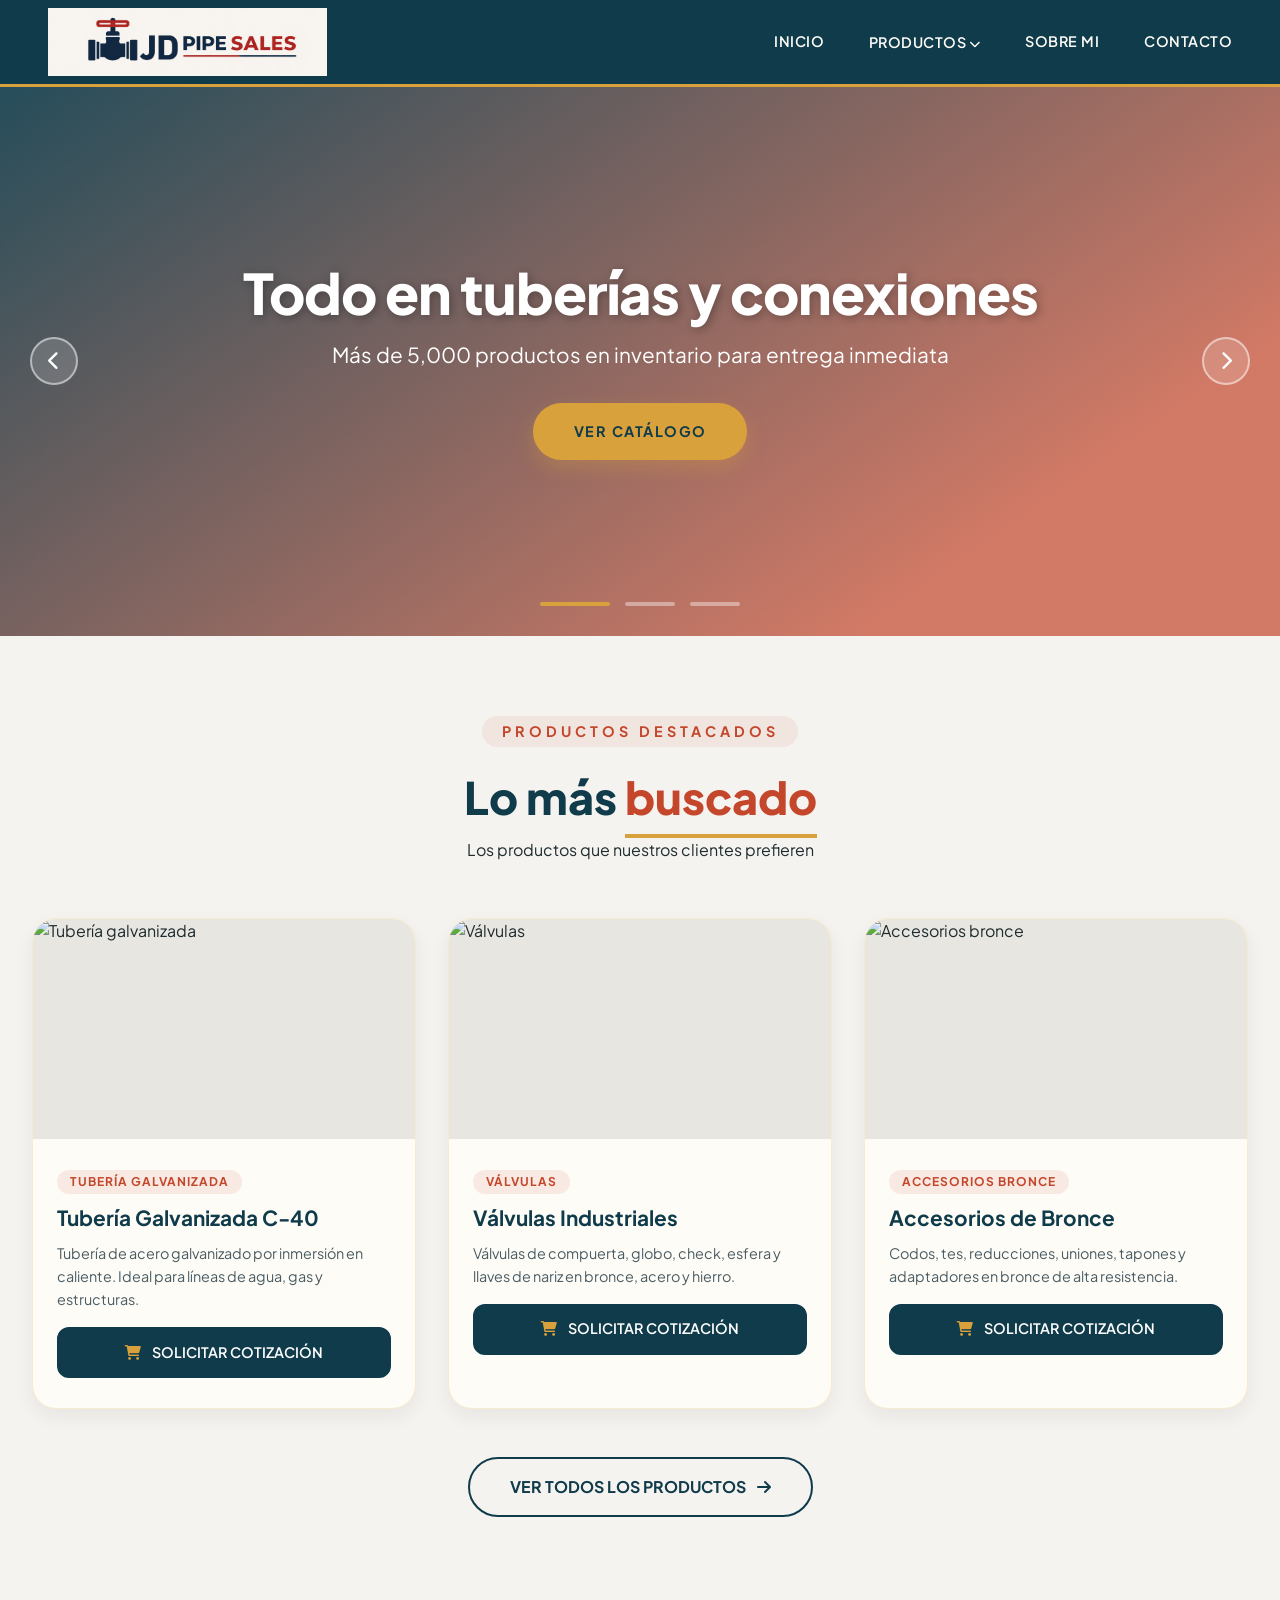
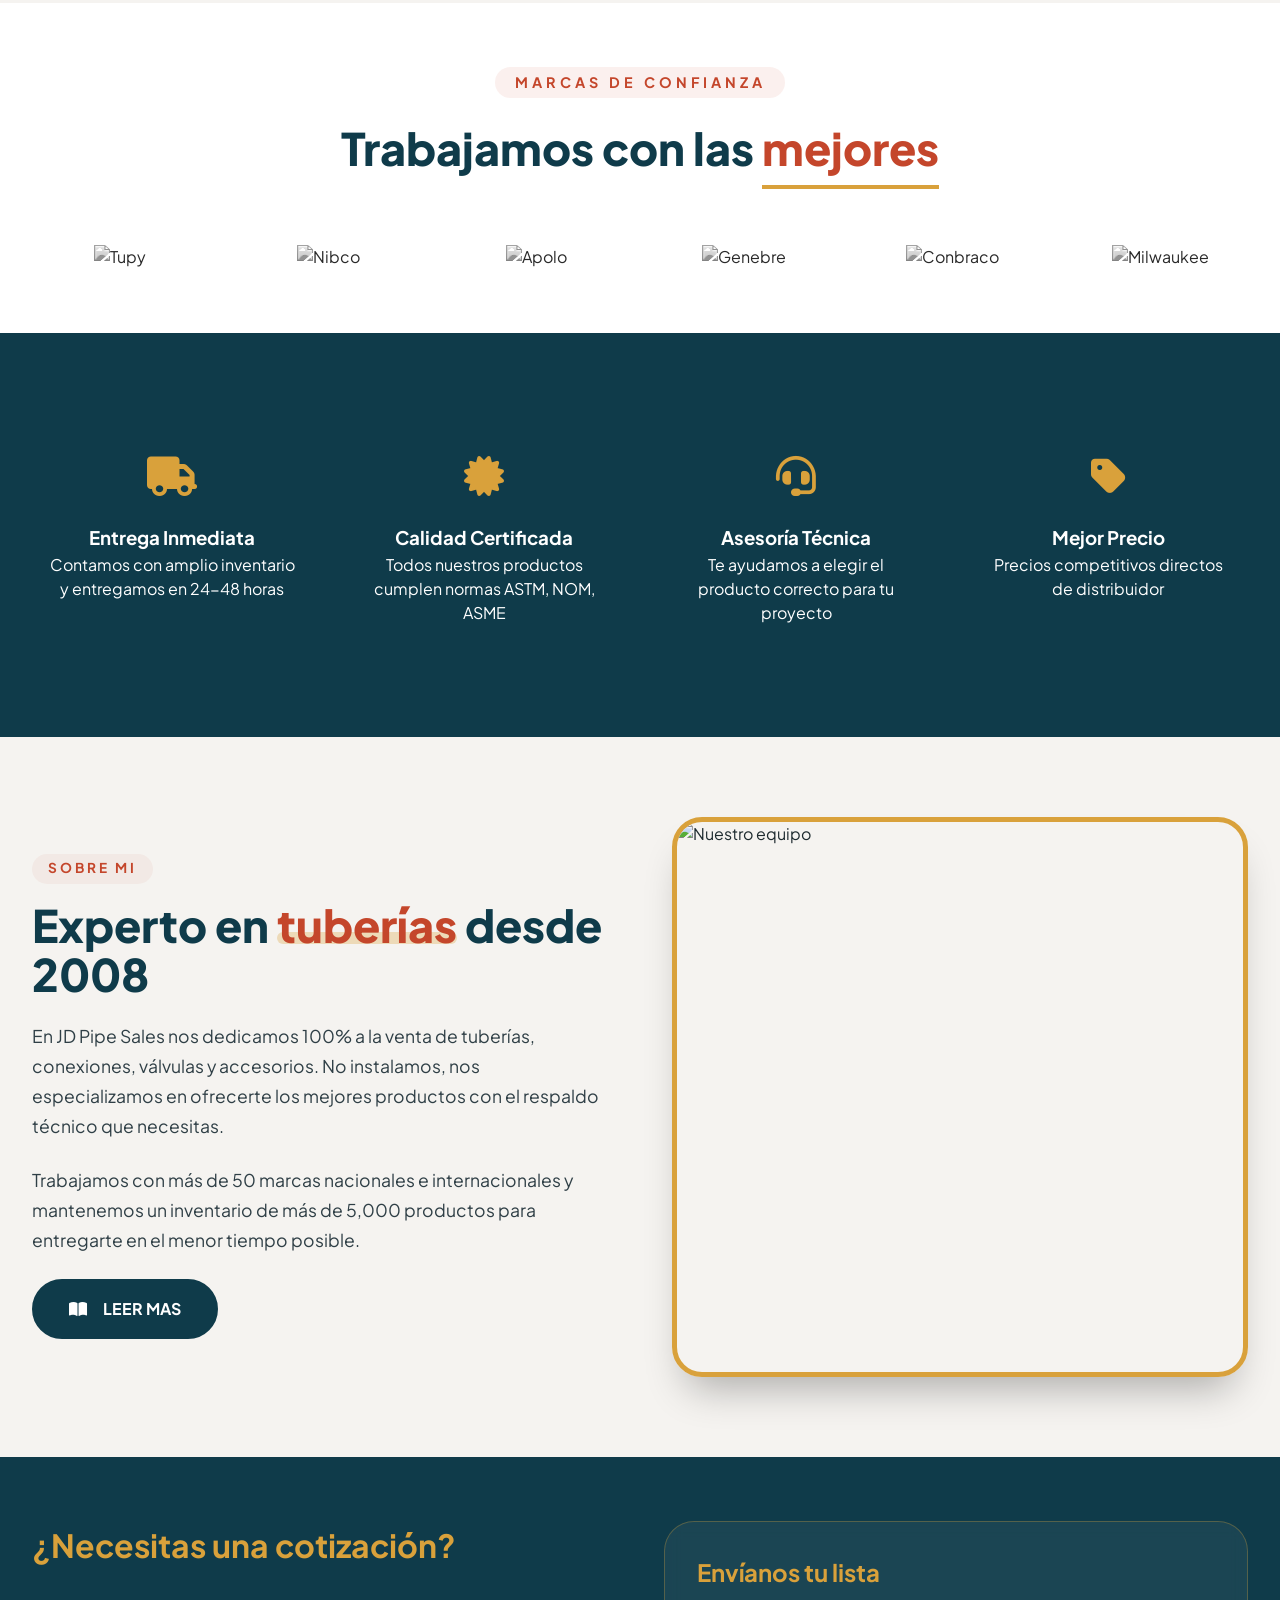
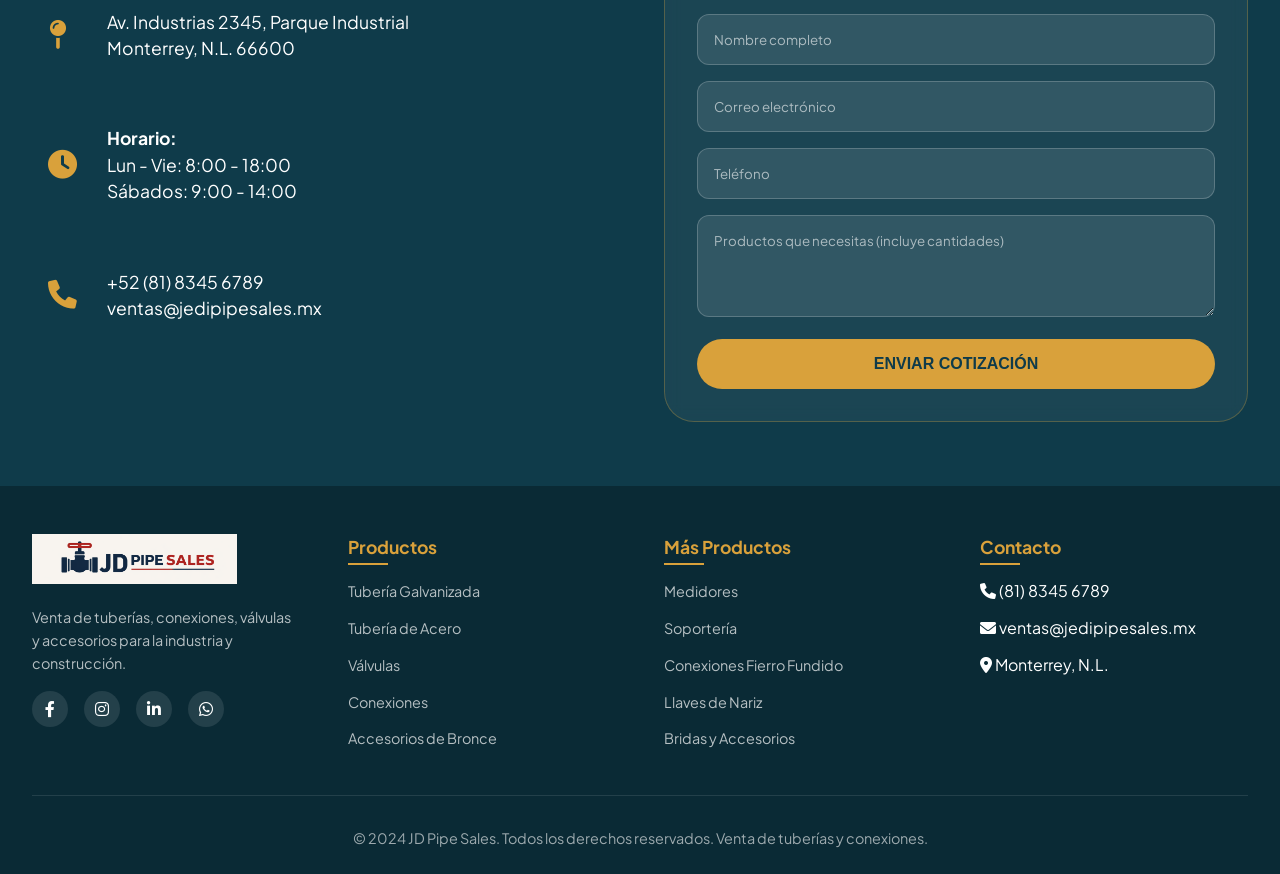
==== commit bf6831a2: "Update product links in navigation for improved filtering and accessibility" ====
--- a/index.html
+++ b/index.html
@@ -1360,14 +1360,15 @@
         <button class="nav-link" id="dropdownBtn">
           PRODUCTOS <i class="fas fa-chevron-down"></i>
         </button>
-        <div class="submenu">
-          <a href="#"><i class="fas fa-wrench"></i> Tuberías</a>
-          <a href="#"><i class="fas fa-compress"></i> Conexiones</a>
-          <a href="#"><i class="fas fa-water"></i> Válvulas</a>
-          <a href="#"><i class="fas fa-cog"></i> Accesorios de Bronce</a>
-          <a href="#"><i class="fas fa-tachometer-alt"></i> Medidores</a>
-          <a href="#"><i class="fas fa-bolt"></i> Soportería</a>
-        </div>
+          <div class="submenu">
+            <a href="productos.html?categoria=tuberia-galvanizada"><i class="fas fa-pipe"></i> Tubería Galvanizada</a>
+            <a href="productos.html?categoria=valvulas"><i class="fas fa-valve"></i> Válvulas y Llaves</a>
+            <a href="productos.html?categoria=bronce"><i class="fas fa-tools"></i> Accesorios de Bronce</a>
+            <a href="productos.html?categoria=medidores"><i class="fas fa-tachometer-alt"></i> Medidores y Válvulas</a>
+            <a href="productos.html?categoria=tuberia-acero"><i class="fas fa-pipe"></i> Tubería de Acero</a>
+            <a href="productos.html?categoria=fierro-fundido"><i class="fas fa-bolt"></i> Conexiones Fierro Fundido</a>
+            <a href="productos.html?categoria=soporteria"><i class="fas fa-clipboard"></i> Soportería</a>
+          </div>
       </div>
       <a href="Nosotros.html" class="nav-link">SOBRE MI</a>
       <a href="Contacto.html" class="nav-link">CONTACTO</a>
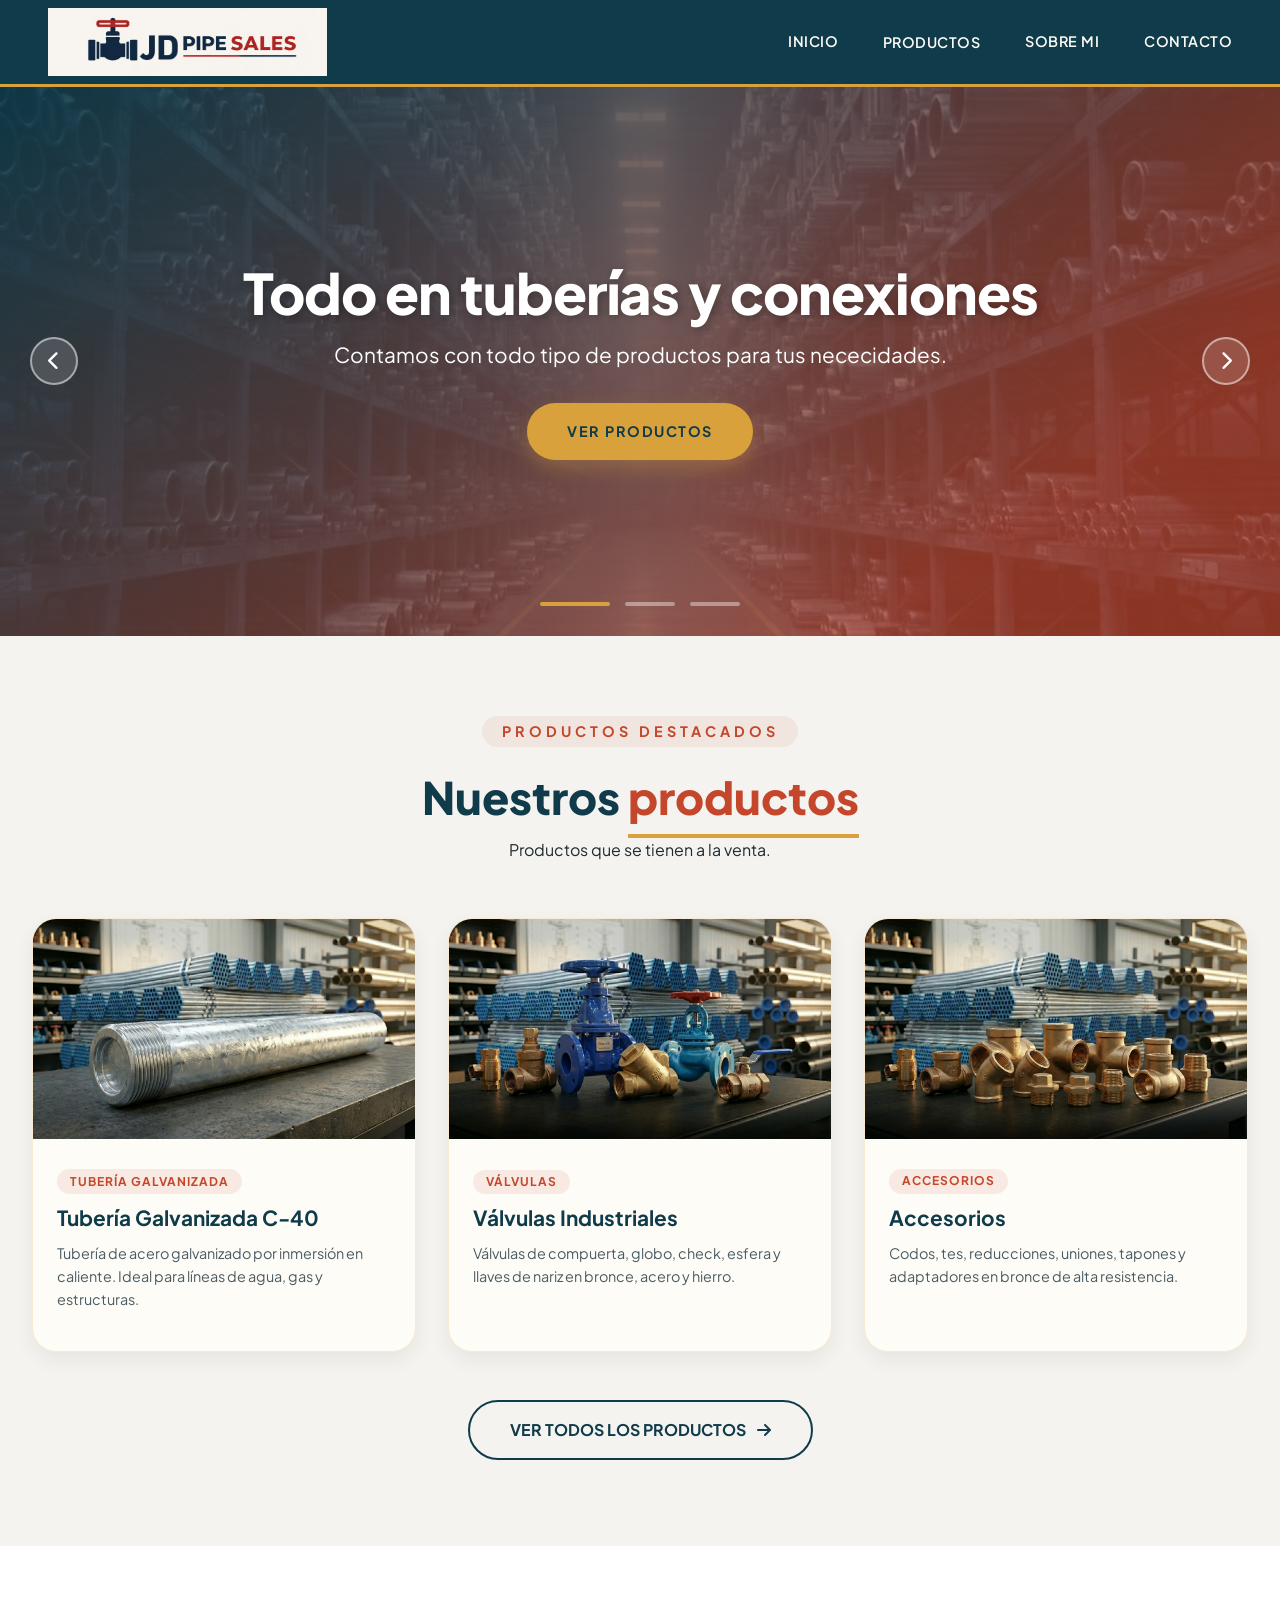
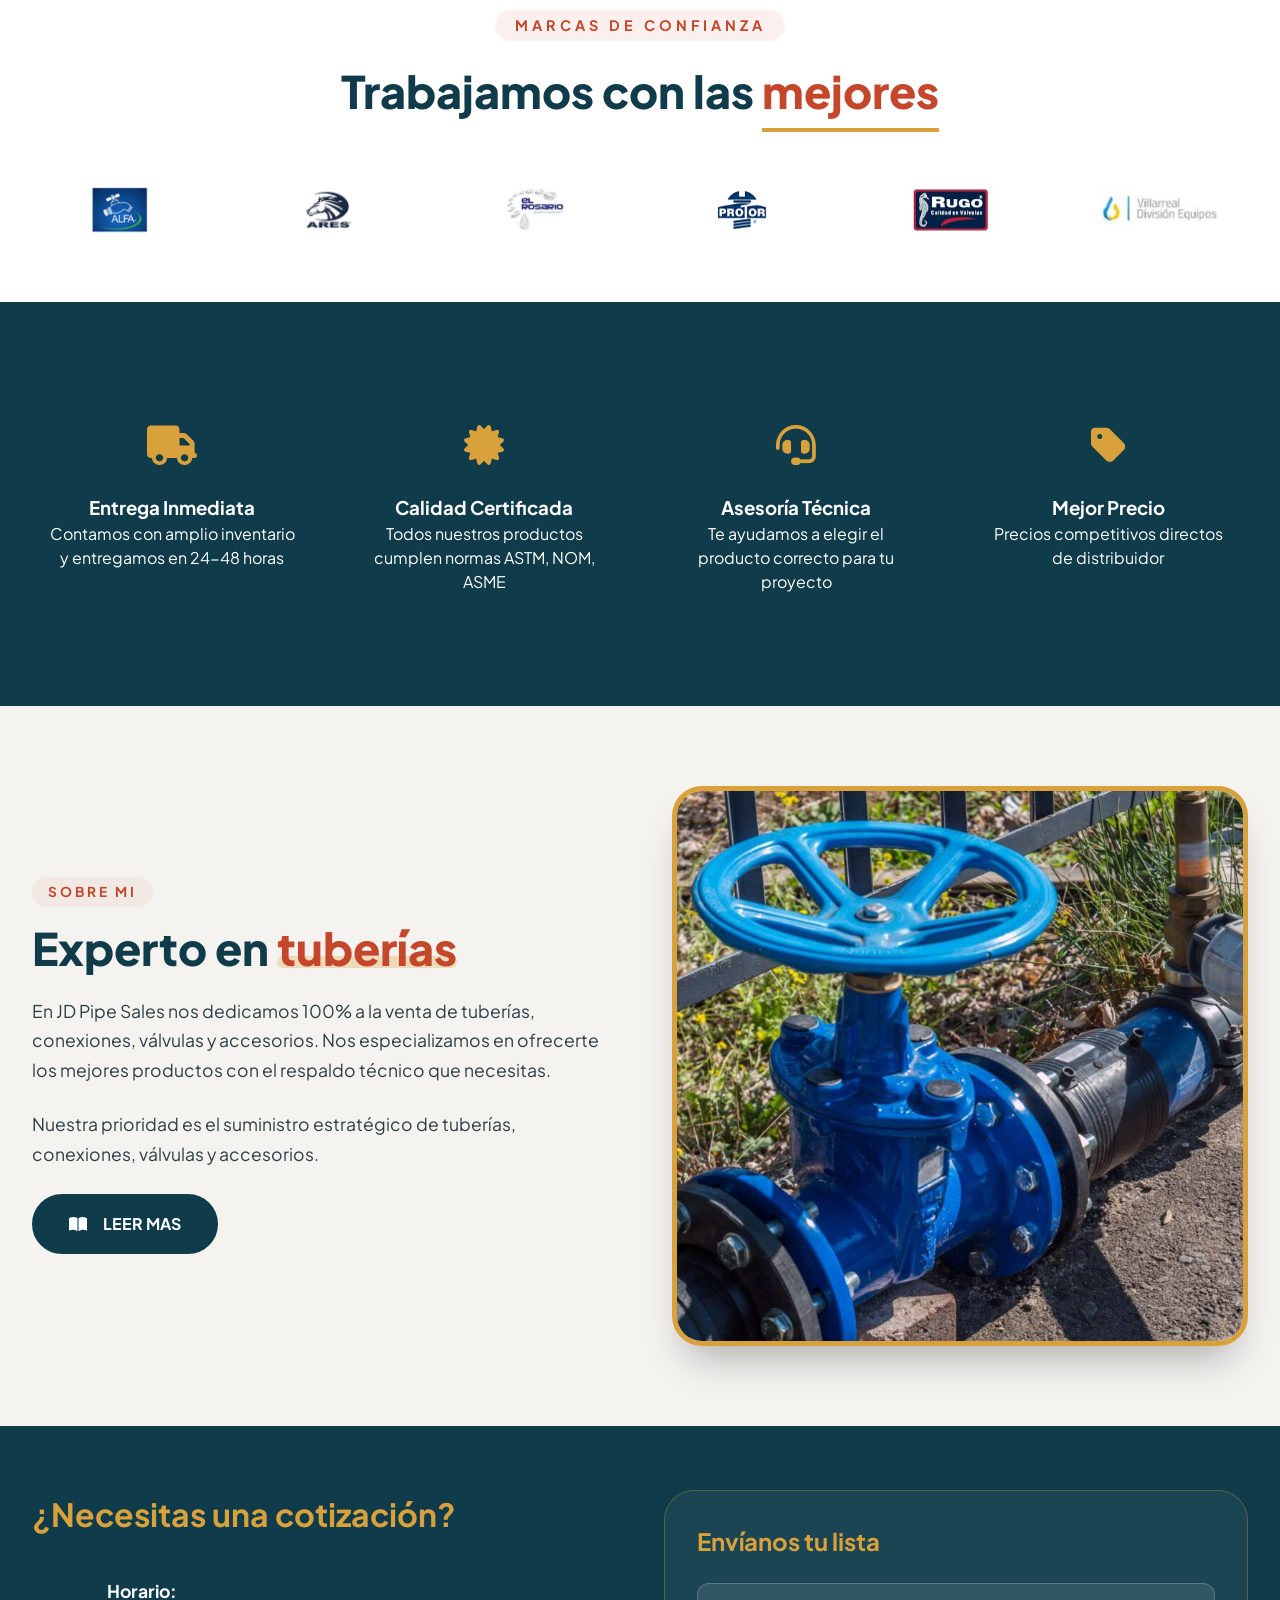
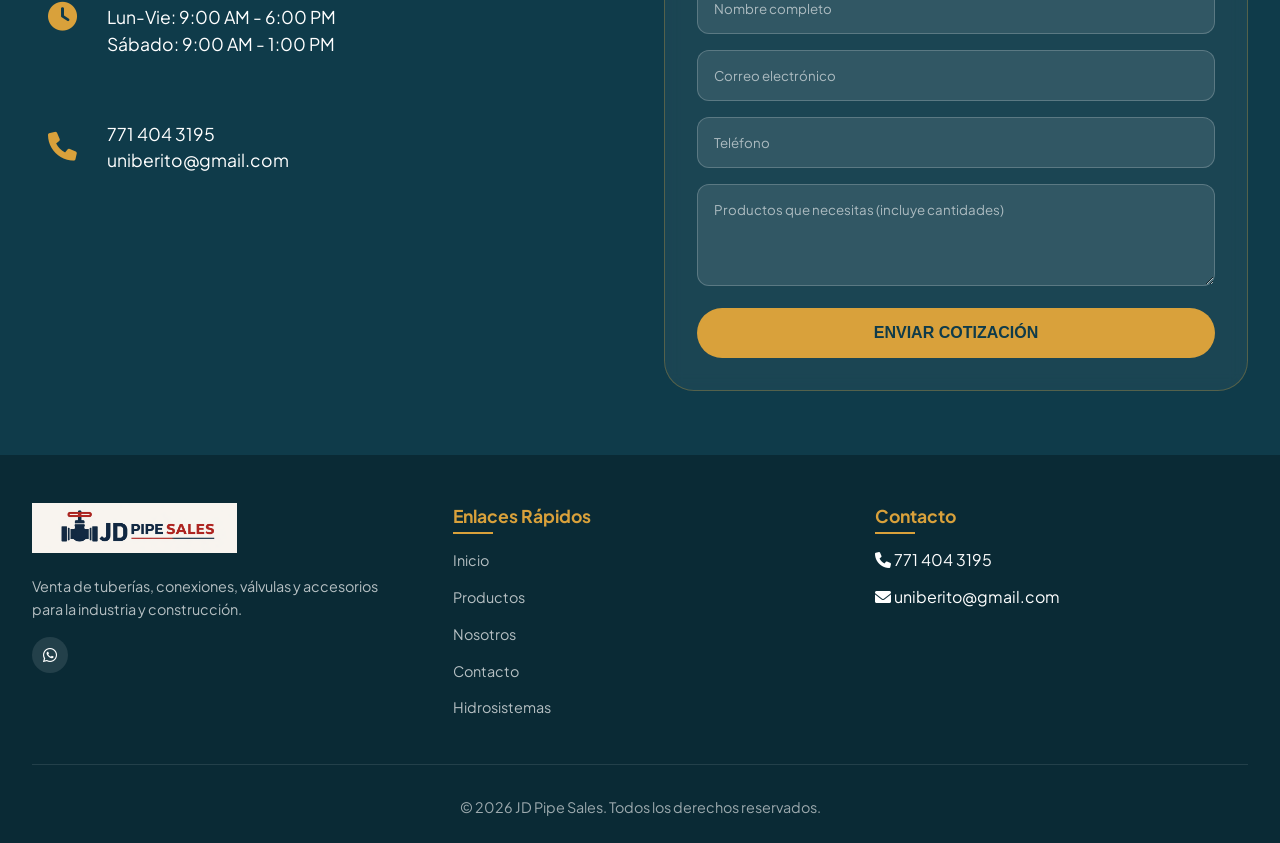
==== commit 54cbf89f: "Add styles for product section and footer - Created Productos.css for product layout, animations, an" ====
--- a/index.html
+++ b/index.html
@@ -4,7 +4,7 @@
   <meta charset="UTF-8">
   <meta name="viewport" content="width=device-width, initial-scale=1.0, maximum-scale=5.0">
   <meta name="description" content="JD Pipe Sales - Venta de tuberías, conexiones, válvulas, accesorios de bronce, medidores y soportería para la industria">
-  <title>Jedi · Pipe Sales | Todo en tuberías</title>
+  <title>Jedi · Pipe Sales</title>
 
   <!-- Fuentes modernas -->
   <link rel="preconnect" href="https://fonts.googleapis.com">
@@ -14,1338 +14,9 @@
   
   <!-- AOS (Animate On Scroll) -->
   <link href="https://unpkg.com/aos@2.3.1/dist/aos.css" rel="stylesheet">
-
-  <style>
-    /* ===== RESET Y PALETA DE COLORES ===== */
-    * {
-      margin: 0;
-      padding: 0;
-      box-sizing: border-box;
-    }
-
-    :root {
-      --fondo-principal: #f5f3f0;
-      --texto-oscuro: #1e2b2f;
-      --azul-profundo: #0f3b4a;
-      --naranja-terracota: #c4462b;
-      --ocre-dorado: #d9a13b;
-      --blanco-rotura: #fefcf7;
-      --gris-suave: #e8e6e1;
-      --sombra-suave: 0 20px 30px -10px rgba(0, 20, 20, 0.15);
-      --sombra-tarjeta: 0 8px 20px rgba(0,0,0,0.06);
-      --sombra-hover: 0 25px 40px -15px rgba(0,0,0,0.3);
-    }
-
-    body {
-      font-family: 'Plus Jakarta Sans', sans-serif;
-      background-color: var(--fondo-principal);
-      color: var(--texto-oscuro);
-      line-height: 1.5;
-      overflow-x: hidden;
-    }
-
-    body.menu-abierto {
-      overflow: hidden;
-    }
-
-    /* ===== ANIMACIONES GLOBALES ===== */
-    @keyframes float {
-      0% { transform: translateY(0px); }
-      50% { transform: translateY(-8px); }
-      100% { transform: translateY(0px); }
-    }
-
-    @keyframes pulse {
-      0% { transform: scale(1); }
-      50% { transform: scale(1.03); }
-      100% { transform: scale(1); }
-    }
-
-    @keyframes fadeInUp {
-      from {
-        opacity: 0;
-        transform: translateY(30px);
-      }
-      to {
-        opacity: 1;
-        transform: translateY(0);
-      }
-    }
-
-    @keyframes fadeInDown {
-      from {
-        opacity: 0;
-        transform: translateY(-30px);
-      }
-      to {
-        opacity: 1;
-        transform: translateY(0);
-      }
-    }
-
-    @keyframes fadeInLeft {
-      from {
-        opacity: 0;
-        transform: translateX(-30px);
-      }
-      to {
-        opacity: 1;
-        transform: translateX(0);
-      }
-    }
-
-    @keyframes fadeInRight {
-      from {
-        opacity: 0;
-        transform: translateX(30px);
-      }
-      to {
-        opacity: 1;
-        transform: translateX(0);
-      }
-    }
-
-    @keyframes zoomIn {
-      from {
-        opacity: 0;
-        transform: scale(0.9);
-      }
-      to {
-        opacity: 1;
-        transform: scale(1);
-      }
-    }
-
-    /* ===== HEADER SIN ANIMACIONES ===== */
-    .header {
-      background: var(--azul-profundo);
-      position: fixed;
-      top: 0;
-      width: 100%;
-      z-index: 1000;
-      border-bottom: 3px solid var(--ocre-dorado);
-      transition: all 0.3s ease;
-    }
-
-    .header.scrolled {
-      padding: 0.3rem 0;
-      box-shadow: 0 5px 20px rgba(0,0,0,0.2);
-    }
-
-    .header-container {
-      max-width: 1300px;
-      margin: 0 auto;
-      padding: 0.5rem 3rem;
-      display: flex;
-      align-items: center;
-      justify-content: space-between;
-    }
-
-    .logo img {
-      height: 68px;
-      width: auto;
-      display: block;
-      transition: transform 0.3s ease;
-    }
-
-    .logo img:hover {
-      transform: scale(1.05);
-    }
-
-    /* ===== NAVEGACIÓN ===== */
-    .nav {
-      display: flex;
-      gap: 2.8rem;
-      align-items: center;
-    }
-
-    .nav-link {
-      text-decoration: none;
-      color: var(--blanco-rotura);
-      font-weight: 600;
-      font-size: 0.9rem;
-      letter-spacing: 0.5px;
-      position: relative;
-      transition: color 0.3s ease;
-      background: none;
-      border: none;
-      font-family: inherit;
-      text-transform: uppercase;
-      cursor: pointer;
-      padding: 0.5rem 0;
-    }
-
-    .nav-link::after {
-      content: "";
-      position: absolute;
-      width: 0;
-      height: 2px;
-      bottom: 0;
-      left: 50%;
-      transform: translateX(-50%);
-      background: var(--ocre-dorado);
-      transition: width 0.3s ease;
-    }
-
-    .nav-link:hover {
-      color: var(--ocre-dorado);
-    }
-
-    .nav-link:hover::after {
-      width: 80%;
-    }
-
-    /* ===== DROPDOWN ===== */
-    .dropdown {
-      position: relative;
-    }
-
-    .dropdown .nav-link i {
-      font-size: 0.7rem;
-      transition: transform 0.3s ease;
-    }
-
-    .dropdown:hover .nav-link i {
-      transform: rotate(180deg);
-    }
-
-    .submenu {
-      position: absolute;
-      top: 100%;
-      left: 0;
-      background: var(--blanco-rotura);
-      min-width: 250px;
-      border-radius: 0 0 16px 16px;
-      box-shadow: var(--sombra-suave);
-      display: none;
-      flex-direction: column;
-      overflow: hidden;
-      z-index: 1001;
-      margin-top: 0.5rem;
-      border-top: 3px solid var(--naranja-terracota);
-    }
-
-    .dropdown:hover .submenu {
-      display: flex;
-      animation: fadeInDown 0.3s ease;
-    }
-
-    .submenu a {
-      padding: 14px 20px;
-      text-decoration: none;
-      color: var(--azul-profundo);
-      font-weight: 500;
-      transition: all 0.3s ease;
-      border-left: 3px solid transparent;
-      font-size: 0.9rem;
-      display: flex;
-      align-items: center;
-      gap: 10px;
-    }
-
-    .submenu a i {
-      width: 20px;
-      color: var(--naranja-terracota);
-      transition: transform 0.3s ease;
-    }
-
-    .submenu a:hover {
-      background: #f0ebe4;
-      border-left-color: var(--naranja-terracota);
-      color: var(--naranja-terracota);
-      padding-left: 25px;
-    }
-
-    .submenu a:hover i {
-      transform: translateX(3px);
-      color: var(--ocre-dorado);
-    }
-
-    /* ===== HAMBURGUESA ===== */
-    .hamburger {
-      display: none;
-      font-size: 2rem;
-      background: none;
-      border: none;
-      color: var(--blanco-rotura);
-      cursor: pointer;
-      z-index: 1001;
-      width: 44px;
-      height: 44px;
-      align-items: center;
-      justify-content: center;
-      border-radius: 8px;
-      transition: all 0.3s ease;
-    }
-
-    .hamburger:hover {
-      background: rgba(255,255,255,0.1);
-      transform: scale(1.05);
-    }
-
-    .hamburger:active {
-      transform: scale(0.95);
-    }
-
-    /* ===== HERO SLIDER ===== */
-    .hero-slider {
-      margin-top: 86px;
-      position: relative;
-      width: 100%;
-      height: 550px;
-      overflow: hidden;
-    }
-
-    .slider-container {
-      width: 100%;
-      height: 100%;
-      position: relative;
-    }
-
-    .slide {
-      position: absolute;
-      top: 0;
-      left: 0;
-      width: 100%;
-      height: 100%;
-      opacity: 0;
-      visibility: hidden;
-      transition: opacity 0.8s ease, transform 0.8s ease;
-      background-size: cover;
-      background-position: center;
-      display: flex;
-      align-items: center;
-      justify-content: center;
-      text-align: center;
-      transform: scale(1.05);
-    }
-
-    .slide.active {
-      opacity: 1;
-      visibility: visible;
-      transform: scale(1);
-    }
-
-    .slide::before {
-      content: '';
-      position: absolute;
-      top: 0; left: 0; width: 100%; height: 100%;
-      background: linear-gradient(145deg, rgba(15, 59, 74, 0.9) 0%, rgba(196, 70, 43, 0.7) 80%);
-      z-index: 1;
-    }
-
-    .slide-content {
-      position: relative;
-      z-index: 2;
-      max-width: 900px;
-      padding: 2rem;
-      color: white;
-    }
-
-    .slide.active .slide-content {
-      animation: fadeInUp 1s ease;
-    }
-
-    .slide-content h1 {
-      font-size: clamp(2rem, 5vw, 3.5rem);
-      font-weight: 800;
-      letter-spacing: -1px;
-      line-height: 1.1;
-      margin-bottom: 1rem;
-      text-shadow: 2px 2px 10px rgba(0,0,0,0.3);
-    }
-
-    .slide-content p {
-      font-size: clamp(1rem, 2vw, 1.3rem);
-      margin-bottom: 2rem;
-      opacity: 0.95;
-      font-weight: 400;
-    }
-
-    .btn-slider {
-      display: inline-block;
-      padding: 1rem clamp(1.5rem, 3vw, 2.8rem);
-      background: var(--ocre-dorado);
-      color: var(--azul-profundo);
-      text-decoration: none;
-      font-weight: 700;
-      letter-spacing: 1.5px;
-      border-radius: 50px;
-      transition: all 0.3s ease;
-      border: 2px solid transparent;
-      text-transform: uppercase;
-      font-size: 0.9rem;
-      box-shadow: 0 8px 20px rgba(217, 161, 59, 0.3);
-    }
-
-    .btn-slider:hover {
-      background: transparent;
-      border-color: white;
-      color: white;
-      transform: translateY(-3px) scale(1.02);
-      box-shadow: 0 15px 30px rgba(0,0,0,0.3);
-    }
-
-    .slider-controls {
-      position: absolute;
-      bottom: 30px;
-      left: 50%;
-      transform: translateX(-50%);
-      z-index: 10;
-      display: flex;
-      gap: 15px;
-    }
-
-    .slider-dot {
-      width: clamp(30px, 5vw, 50px);
-      height: 4px;
-      background: rgba(255,255,255,0.4);
-      border: none;
-      cursor: pointer;
-      transition: all 0.3s ease;
-      border-radius: 2px;
-    }
-    
-    .slider-dot.active {
-      background: var(--ocre-dorado);
-      width: clamp(40px, 7vw, 70px);
-    }
-
-    .slider-dot:hover {
-      background: var(--ocre-dorado);
-      transform: scaleY(1.2);
-    }
-
-    .slider-arrow {
-      position: absolute;
-      top: 50%;
-      transform: translateY(-50%);
-      width: clamp(40px, 5vw, 48px);
-      height: clamp(40px, 5vw, 48px);
-      background: rgba(255,255,255,0.15);
-      border: 2px solid rgba(255,255,255,0.5);
-      border-radius: 50%;
-      cursor: pointer;
-      color: white;
-      font-size: 1.2rem;
-      transition: all 0.3s ease;
-      z-index: 10;
-      backdrop-filter: blur(5px);
-      display: flex;
-      align-items: center;
-      justify-content: center;
-    }
-    
-    .slider-arrow:hover {
-      background: var(--ocre-dorado);
-      border-color: var(--ocre-dorado);
-      color: var(--azul-profundo);
-      transform: translateY(-50%) scale(1.1);
-      box-shadow: 0 0 20px rgba(217, 161, 59, 0.5);
-    }
-
-    .slider-arrow.prev { left: clamp(10px, 3vw, 30px); }
-    .slider-arrow.next { right: clamp(10px, 3vw, 30px); }
-
-    /* ===== SECCIÓN DE PRODUCTOS ===== */
-    .productos-section {
-      padding: clamp(3rem, 8vw, 5rem) clamp(1rem, 4vw, 2rem);
-      background: var(--fondo-principal);
-    }
-
-    .container {
-      max-width: 1300px;
-      margin: 0 auto;
-    }
-
-    .section-header {
-      text-align: center;
-      margin-bottom: clamp(2rem, 5vw, 3.5rem);
-    }
-
-    .section-header .sub {
-      display: inline-block;
-      font-size: 0.9rem;
-      font-weight: 700;
-      letter-spacing: 4px;
-      color: var(--naranja-terracota);
-      text-transform: uppercase;
-      background: rgba(196, 70, 43, 0.08);
-      padding: 0.3rem 1.2rem;
-      border-radius: 30px;
-      margin-bottom: 1rem;
-      animation: float 4s ease-in-out infinite;
-    }
-
-    .section-header h2 {
-      font-size: clamp(2rem, 5vw, 2.8rem);
-      font-weight: 800;
-      color: var(--azul-profundo);
-    }
-
-    .section-header h2 span {
-      color: var(--naranja-terracota);
-      border-bottom: 4px solid var(--ocre-dorado);
-      padding-bottom: 4px;
-      display: inline-block;
-    }
-
-    .productos-grid {
-      display: grid;
-      grid-template-columns: repeat(auto-fit, minmax(280px, 1fr));
-      gap: 2rem;
-      margin-bottom: 3rem;
-    }
-
-    .producto-card {
-      background: var(--blanco-rotura);
-      border-radius: 24px;
-      overflow: hidden;
-      box-shadow: var(--sombra-tarjeta);
-      transition: all 0.4s ease;
-      border: 1px solid rgba(217, 161, 59, 0.2);
-      opacity: 0;
-      animation: fadeInUp 0.6s ease forwards;
-    }
-
-    .producto-card:nth-child(1) { animation-delay: 0.1s; }
-    .producto-card:nth-child(2) { animation-delay: 0.2s; }
-    .producto-card:nth-child(3) { animation-delay: 0.3s; }
-
-    .producto-card:hover {
-      transform: translateY(-12px);
-      box-shadow: var(--sombra-hover);
-      border-color: var(--ocre-dorado);
-    }
-
-    .producto-imagen {
-      height: 220px;
-      overflow: hidden;
-      position: relative;
-      background: var(--gris-suave);
-    }
-
-    .producto-imagen img {
-      width: 100%;
-      height: 100%;
-      object-fit: cover;
-      transition: transform 0.6s ease;
-    }
-
-    .producto-card:hover .producto-imagen img {
-      transform: scale(1.1);
-    }
-
-    .producto-imagen::after {
-      content: '';
-      position: absolute;
-      bottom: 0;
-      left: 0;
-      width: 100%;
-      height: 4px;
-      background: linear-gradient(90deg, var(--ocre-dorado), var(--naranja-terracota));
-      transform: scaleX(0);
-      transition: transform 0.4s ease;
-    }
-
-    .producto-card:hover .producto-imagen::after {
-      transform: scaleX(1);
-    }
-
-    .producto-info {
-      padding: 1.8rem 1.5rem 1.5rem;
-    }
-
-    .producto-categoria {
-      display: inline-block;
-      font-size: 0.75rem;
-      font-weight: 700;
-      letter-spacing: 1px;
-      color: var(--naranja-terracota);
-      text-transform: uppercase;
-      margin-bottom: 0.5rem;
-      background: rgba(196, 70, 43, 0.1);
-      padding: 0.2rem 0.8rem;
-      border-radius: 20px;
-      transition: all 0.3s ease;
-    }
-
-    .producto-card:hover .producto-categoria {
-      background: var(--naranja-terracota);
-      color: white;
-    }
-
-    .producto-info h3 {
-      font-size: 1.3rem;
-      font-weight: 700;
-      color: var(--azul-profundo);
-      margin-bottom: 0.5rem;
-      transition: color 0.3s ease;
-    }
-
-    .producto-card:hover .producto-info h3 {
-      color: var(--naranja-terracota);
-    }
-
-    .producto-descripcion {
-      color: #4a5c63;
-      font-size: 0.9rem;
-      line-height: 1.6;
-      margin-bottom: 1rem;
-    }
-
-    .btn-producto {
-      display: inline-block;
-      width: 100%;
-      padding: 0.8rem;
-      background: var(--azul-profundo);
-      color: white;
-      text-decoration: none;
-      font-weight: 600;
-      border-radius: 12px;
-      transition: all 0.3s ease;
-      border: 2px solid var(--azul-profundo);
-      text-align: center;
-      font-size: 0.9rem;
-      position: relative;
-      overflow: hidden;
-    }
-
-    .btn-producto::before {
-      content: '';
-      position: absolute;
-      top: 50%;
-      left: 50%;
-      width: 0;
-      height: 0;
-      border-radius: 50%;
-      background: rgba(255,255,255,0.2);
-      transform: translate(-50%, -50%);
-      transition: width 0.6s ease, height 0.6s ease;
-    }
-
-    .btn-producto:hover::before {
-      width: 300px;
-      height: 300px;
-    }
-
-    .btn-producto i {
-      margin-right: 0.5rem;
-      color: var(--ocre-dorado);
-      transition: transform 0.3s ease;
-    }
-
-    .btn-producto:hover i {
-      transform: translateX(3px);
-    }
-
-    .btn-producto:hover {
-      background: transparent;
-      color: var(--azul-profundo);
-    }
-
-    .ver-mas-container {
-      text-align: center;
-      margin-top: 2rem;
-    }
-
-    .btn-ver-mas {
-      display: inline-block;
-      padding: 1rem clamp(1.5rem, 4vw, 2.5rem);
-      background: transparent;
-      color: var(--azul-profundo);
-      text-decoration: none;
-      font-weight: 700;
-      border-radius: 50px;
-      transition: all 0.3s ease;
-      border: 2px solid var(--azul-profundo);
-      position: relative;
-      overflow: hidden;
-      z-index: 1;
-    }
-
-    .btn-ver-mas::before {
-      content: '';
-      position: absolute;
-      top: 0;
-      left: -100%;
-      width: 100%;
-      height: 100%;
-      background: var(--azul-profundo);
-      transition: left 0.3s ease;
-      z-index: -1;
-    }
-
-    .btn-ver-mas:hover::before {
-      left: 0;
-    }
-
-    .btn-ver-mas:hover {
-      color: white;
-    }
-
-    .btn-ver-mas i {
-      margin-left: 0.5rem;
-      transition: transform 0.3s ease;
-    }
-
-    .btn-ver-mas:hover i {
-      transform: translateX(5px);
-    }
-
-    /* ===== MARCAS ===== */
-    .marcas-section {
-      padding: clamp(3rem, 6vw, 4rem) clamp(1rem, 4vw, 2rem);
-      background: white;
-    }
-
-    .marcas-grid {
-      display: grid;
-      grid-template-columns: repeat(auto-fit, minmax(120px, 1fr));
-      gap: clamp(1rem, 3vw, 2rem);
-      align-items: center;
-      justify-items: center;
-    }
-
-    .marca-item {
-      filter: grayscale(100%);
-      opacity: 0.6;
-      transition: all 0.4s ease;
-      opacity: 0;
-      animation: fadeInUp 0.6s ease forwards;
-    }
-
-    .marca-item:nth-child(1) { animation-delay: 0.1s; }
-    .marca-item:nth-child(2) { animation-delay: 0.2s; }
-    .marca-item:nth-child(3) { animation-delay: 0.3s; }
-    .marca-item:nth-child(4) { animation-delay: 0.4s; }
-    .marca-item:nth-child(5) { animation-delay: 0.5s; }
-    .marca-item:nth-child(6) { animation-delay: 0.6s; }
-
-    .marca-item:hover {
-      filter: grayscale(0);
-      opacity: 1;
-      transform: scale(1.1);
-    }
-
-    .marca-item img {
-      max-width: 120px;
-      width: 100%;
-      height: auto;
-    }
-
-    /* ===== BENEFICIOS ===== */
-    .beneficios-section {
-      padding: clamp(3rem, 8vw, 5rem) clamp(1rem, 4vw, 2rem);
-      background: var(--azul-profundo);
-      color: white;
-    }
-
-    .beneficios-grid {
-      display: grid;
-      grid-template-columns: repeat(auto-fit, minmax(200px, 1fr));
-      gap: clamp(1rem, 3vw, 2rem);
-    }
-
-    .beneficio-item {
-      text-align: center;
-      padding: 2rem 1rem;
-      border-radius: 20px;
-      transition: all 0.4s ease;
-      opacity: 0;
-      transform: translateY(30px);
-      animation: fadeInUp 0.6s ease forwards;
-    }
-
-    .beneficio-item:nth-child(1) { animation-delay: 0.1s; }
-    .beneficio-item:nth-child(2) { animation-delay: 0.2s; }
-    .beneficio-item:nth-child(3) { animation-delay: 0.3s; }
-    .beneficio-item:nth-child(4) { animation-delay: 0.4s; }
-
-    .beneficio-item:hover {
-      background: rgba(255,255,255,0.1);
-      transform: translateY(-5px);
-    }
-
-    .beneficio-icono {
-      font-size: 2.5rem;
-      color: var(--ocre-dorado);
-      margin-bottom: 1.2rem;
-      transition: all 0.3s ease;
-    }
-
-    .beneficio-item:hover .beneficio-icono {
-      transform: scale(1.2) rotate(5deg);
-      color: white;
-    }
-
-    /* ===== SOBRE NOSOTROS ===== */
-    .about-section {
-      padding: clamp(3rem, 8vw, 5rem) clamp(1rem, 4vw, 2rem);
-      background: var(--fondo-principal);
-    }
-
-    .about-grid {
-      display: grid;
-      grid-template-columns: repeat(auto-fit, minmax(300px, 1fr));
-      gap: clamp(2rem, 6vw, 4rem);
-      align-items: center;
-    }
-
-    .about-content {
-      opacity: 0;
-      animation: fadeInLeft 0.8s ease forwards;
-    }
-
-    .about-image {
-      opacity: 0;
-      animation: fadeInRight 0.8s ease forwards;
-    }
-
-    .about-content .etiqueta {
-      display: inline-block;
-      font-size: 0.85rem;
-      font-weight: 700;
-      letter-spacing: 3px;
-      color: var(--naranja-terracota);
-      background: rgba(196, 70, 43, 0.05);
-      padding: 0.3rem 1rem;
-      border-radius: 50px;
-      margin-bottom: 1rem;
-    }
-
-    .about-content h2 {
-      font-size: clamp(2rem, 5vw, 2.8rem);
-      font-weight: 800;
-      line-height: 1.1;
-      color: var(--azul-profundo);
-      margin-bottom: 1.5rem;
-    }
-
-    .about-content h2 .destacado {
-      color: var(--naranja-terracota);
-      position: relative;
-      display: inline-block;
-    }
-    
-    .about-content h2 .destacado::before {
-      content: '';
-      position: absolute;
-      bottom: 5px;
-      left: 0;
-      width: 100%;
-      height: 12px;
-      background: var(--ocre-dorado);
-      opacity: 0.3;
-      z-index: -1;
-      border-radius: 20px;
-    }
-
-    .about-text {
-      color: #2f3f46;
-      margin-bottom: 1.5rem;
-      font-size: 1.1rem;
-      line-height: 1.7;
-    }
-
-    .about-stats {
-      display: grid;
-      grid-template-columns: repeat(auto-fit, minmax(80px, 1fr));
-      gap: 1.5rem;
-      margin: 2rem 0;
-    }
-
-    .stat {
-      text-align: center;
-      padding: 1rem;
-      border-radius: 12px;
-      transition: all 0.3s ease;
-    }
-
-    .stat:hover {
-      background: white;
-      box-shadow: var(--sombra-tarjeta);
-      transform: translateY(-5px);
-    }
-
-    .stat-numero {
-      font-size: clamp(1.5rem, 4vw, 2rem);
-      font-weight: 800;
-      color: var(--naranja-terracota);
-      transition: all 0.3s ease;
-    }
-
-    .stat:hover .stat-numero {
-      color: var(--ocre-dorado);
-    }
-
-    .btn-about {
-      display: inline-flex;
-      align-items: center;
-      gap: 1rem;
-      padding: 1rem clamp(1.5rem, 4vw, 2.2rem);
-      background: var(--azul-profundo);
-      color: white;
-      text-decoration: none;
-      font-weight: 700;
-      border-radius: 40px;
-      transition: all 0.3s ease;
-      border: 2px solid var(--azul-profundo);
-      position: relative;
-      overflow: hidden;
-      z-index: 1;
-    }
-
-    .btn-about::before {
-      content: '';
-      position: absolute;
-      top: 0;
-      left: -100%;
-      width: 100%;
-      height: 100%;
-      background: var(--ocre-dorado);
-      transition: left 0.3s ease;
-      z-index: -1;
-    }
-
-    .btn-about:hover::before {
-      left: 0;
-    }
-
-    .btn-about:hover {
-      border-color: var(--ocre-dorado);
-      color: var(--azul-profundo);
-    }
-
-    .btn-about:hover i {
-      transform: translateX(3px);
-      color: var(--azul-profundo);
-    }
-
-    .about-image {
-      border-radius: 30px;
-      overflow: hidden;
-      box-shadow: 0 25px 40px -15px rgba(0,0,0,0.3);
-      border: 5px solid var(--ocre-dorado);
-      transition: all 0.3s ease;
-    }
-
-    .about-image:hover {
-      transform: scale(1.02);
-      box-shadow: 0 30px 50px -15px rgba(0,0,0,0.4);
-    }
-
-    .about-image img {
-      width: 100%;
-      height: clamp(300px, 50vw, 550px);
-      object-fit: cover;
-      display: block;
-      transition: transform 0.6s ease;
-    }
-
-    .about-image:hover img {
-      transform: scale(1.05);
-    }
-
-    /* ===== CONTACTO ===== */
-    .contacto-seccion {
-      background: var(--azul-profundo);
-      padding: clamp(3rem, 8vw, 4rem) clamp(1rem, 4vw, 2rem);
-      color: white;
-    }
-
-    .contacto-grid {
-      display: grid;
-      grid-template-columns: repeat(auto-fit, minmax(280px, 1fr));
-      gap: clamp(2rem, 5vw, 3rem);
-      align-items: start;
-    }
-
-    .contacto-info {
-      opacity: 0;
-      animation: fadeInLeft 0.8s ease forwards;
-    }
-
-    .contacto-formulario {
-      opacity: 0;
-      animation: fadeInRight 0.8s ease forwards;
-    }
-
-    .contacto-info h3 {
-      font-size: clamp(1.5rem, 4vw, 2rem);
-      font-weight: 700;
-      margin-bottom: 1.5rem;
-      color: var(--ocre-dorado);
-    }
-
-    .contacto-detalle {
-      display: flex;
-      gap: 1.2rem;
-      margin-bottom: 2rem;
-      align-items: center;
-      transition: all 0.3s ease;
-      padding: 1rem;
-      border-radius: 12px;
-    }
-
-    .contacto-detalle:hover {
-      background: rgba(255,255,255,0.1);
-      transform: translateX(10px);
-    }
-
-    .contacto-detalle i {
-      font-size: 1.8rem;
-      color: var(--ocre-dorado);
-      width: 40px;
-      transition: all 0.3s ease;
-    }
-
-    .contacto-detalle:hover i {
-      transform: scale(1.2);
-    }
-
-    .contacto-detalle p {
-      font-size: 1.1rem;
-      line-height: 1.5;
-    }
-
-    .contacto-formulario {
-      background: rgba(255,255,255,0.05);
-      padding: clamp(1.5rem, 4vw, 2rem);
-      border-radius: 30px;
-      backdrop-filter: blur(8px);
-      border: 1px solid rgba(217, 161, 59, 0.3);
-      transition: all 0.3s ease;
-    }
-
-    .contacto-formulario:hover {
-      border-color: var(--ocre-dorado);
-      box-shadow: 0 10px 30px rgba(0,0,0,0.2);
-    }
-
-    .contacto-formulario h4 {
-      font-size: 1.5rem;
-      margin-bottom: 1.5rem;
-      color: var(--ocre-dorado);
-    }
-
-    .campo {
-      width: 100%;
-      padding: 1rem;
-      margin-bottom: 1rem;
-      background: rgba(255,255,255,0.1);
-      border: 1px solid rgba(255,255,255,0.2);
-      border-radius: 12px;
-      color: white;
-      font-family: inherit;
-      transition: all 0.3s ease;
-    }
-
-    .campo:focus {
-      outline: none;
-      border-color: var(--ocre-dorado);
-      background: rgba(255,255,255,0.15);
-      transform: scale(1.02);
-    }
-
-    .campo::placeholder {
-      color: rgba(255,255,255,0.6);
-    }
-
-    .btn-enviar {
-      background: var(--ocre-dorado);
-      color: var(--azul-profundo);
-      border: none;
-      padding: 1rem 2rem;
-      font-weight: 700;
-      border-radius: 40px;
-      cursor: pointer;
-      width: 100%;
-      font-size: 1rem;
-      transition: all 0.3s ease;
-      text-transform: uppercase;
-      position: relative;
-      overflow: hidden;
-      z-index: 1;
-    }
-
-    .btn-enviar::before {
-      content: '';
-      position: absolute;
-      top: 0;
-      left: -100%;
-      width: 100%;
-      height: 100%;
-      background: var(--naranja-terracota);
-      transition: left 0.3s ease;
-      z-index: -1;
-    }
-
-    .btn-enviar:hover::before {
-      left: 0;
-    }
-
-    .btn-enviar:hover {
-      color: white;
-      transform: translateY(-2px);
-      box-shadow: 0 10px 20px rgba(0,0,0,0.2);
-    }
-
-    /* ===== FOOTER SIN ANIMACIONES ===== */
-    .footer {
-      background: #0a2a35;
-      color: white;
-      padding: clamp(2rem, 6vw, 3rem) clamp(1rem, 4vw, 2rem) 1.5rem;
-    }
-
-    .footer-grid {
-      display: grid;
-      grid-template-columns: repeat(auto-fit, minmax(200px, 1fr));
-      gap: clamp(1.5rem, 5vw, 3rem);
-      margin-bottom: 2rem;
-    }
-
-    .footer-logo img {
-      height: clamp(40px, 6vw, 50px);
-      margin-bottom: 1rem;
-      transition: transform 0.3s ease;
-    }
-
-    .footer-logo img:hover {
-      transform: scale(1.05);
-    }
-
-    .footer-logo p {
-      color: rgba(255,255,255,0.7);
-      font-size: 0.9rem;
-      line-height: 1.6;
-    }
-
-    .footer-col h4 {
-      color: var(--ocre-dorado);
-      font-size: 1.1rem;
-      margin-bottom: 1.2rem;
-      position: relative;
-      display: inline-block;
-    }
-
-    .footer-col h4::after {
-      content: '';
-      position: absolute;
-      bottom: -5px;
-      left: 0;
-      width: 40px;
-      height: 2px;
-      background: var(--ocre-dorado);
-      transition: width 0.3s ease;
-    }
-
-    .footer-col:hover h4::after {
-      width: 100%;
-    }
-
-    .footer-col ul {
-      list-style: none;
-    }
-
-    .footer-col ul li {
-      margin-bottom: 0.8rem;
-    }
-
-    .footer-col ul li a {
-      color: rgba(255,255,255,0.7);
-      text-decoration: none;
-      transition: all 0.3s ease;
-      font-size: 0.9rem;
-      display: inline-block;
-    }
-
-    .footer-col ul li a:hover {
-      color: var(--ocre-dorado);
-      transform: translateX(5px);
-    }
-
-    .footer-social {
-      display: flex;
-      gap: 1rem;
-      margin-top: 1rem;
-    }
-
-    .footer-social a {
-      width: 36px;
-      height: 36px;
-      background: rgba(255,255,255,0.1);
-      border-radius: 50%;
-      display: flex;
-      align-items: center;
-      justify-content: center;
-      color: white;
-      transition: all 0.3s ease;
-      text-decoration: none;
-    }
-
-    .footer-social a:hover {
-      background: var(--ocre-dorado);
-      color: var(--azul-profundo);
-      transform: translateY(-3px);
-    }
-
-    .footer-bottom {
-      text-align: center;
-      padding-top: 2rem;
-      border-top: 1px solid rgba(255,255,255,0.1);
-      color: rgba(255,255,255,0.6);
-      font-size: 0.9rem;
-    }
-
-    /* ===== RESPONSIVE ===== */
-    @media (max-width: 900px) {
-      .hamburger {
-        display: flex;
-      }
-
-      .nav {
-        position: fixed;
-        top: 0;
-        right: -100%;
-        width: min(320px, 80%);
-        height: 100vh;
-        background: var(--azul-profundo);
-        flex-direction: column;
-        padding: 6rem 2rem 2rem;
-        gap: 1rem;
-        transition: right 0.4s ease;
-        box-shadow: -5px 0 30px rgba(0,0,0,0.3);
-        align-items: flex-start;
-        overflow-y: auto;
-        z-index: 1000;
-      }
-
-      .nav.active {
-        right: 0;
-      }
-
-      .nav-link {
-        font-size: 1.2rem;
-        width: 100%;
-        text-align: left;
-        padding: 0.8rem 0;
-      }
-
-      .dropdown {
-        width: 100%;
-      }
-
-      .dropdown .nav-link {
-        display: flex;
-        justify-content: space-between;
-        align-items: center;
-        width: 100%;
-      }
-
-      .submenu {
-        position: static;
-        background: rgba(255,255,255,0.1);
-        min-width: 100%;
-        border-radius: 8px;
-        box-shadow: none;
-        margin-top: 0.5rem;
-        border-top: none;
-        display: none;
-      }
-
-      .dropdown.active .submenu {
-        display: flex;
-        animation: fadeInDown 0.3s ease;
-      }
-
-      .submenu a {
-        color: white;
-        padding: 12px 20px;
-      }
-
-      .submenu a i {
-        color: var(--ocre-dorado);
-      }
-
-      .submenu a:hover {
-        background: rgba(255,255,255,0.15);
-        color: white;
-      }
-
-      .hero-slider {
-        margin-top: 82px;
-        height: clamp(300px, 50vh, 400px);
-      }
-    }
-
-    @media (max-width: 480px) {
-      .header-container {
-        padding: 0.5rem 1rem;
-      }
-
-      .hero-slider {
-        height: 300px;
-      }
-
-      .producto-card {
-        max-width: 100%;
-      }
-
-      .about-image {
-        border-width: 3px;
-      }
-
-      .footer-social {
-        justify-content: center;
-      }
-    }
-
-    /* ===== AOS ANIMATIONS ===== */
-    [data-aos="fade-up"] {
-      opacity: 0;
-      transform: translateY(30px);
-      transition: opacity 0.6s ease, transform 0.6s ease;
-    }
-
-    [data-aos="fade-up"].aos-animate {
-      opacity: 1;
-      transform: translateY(0);
-    }
-
-    [data-aos="fade-right"] {
-      opacity: 0;
-      transform: translateX(-30px);
-      transition: opacity 0.6s ease, transform 0.6s ease;
-    }
-
-    [data-aos="fade-right"].aos-animate {
-      opacity: 1;
-      transform: translateX(0);
-    }
-
-    [data-aos="fade-left"] {
-      opacity: 0;
-      transform: translateX(30px);
-      transition: opacity 0.6s ease, transform 0.6s ease;
-    }
-
-    [data-aos="fade-left"].aos-animate {
-      opacity: 1;
-      transform: translateX(0);
-    }
-
-    [data-aos="zoom-in"] {
-      opacity: 0;
-      transform: scale(0.9);
-      transition: opacity 0.6s ease, transform 0.6s ease;
-    }
-
-    [data-aos="zoom-in"].aos-animate {
-      opacity: 1;
-      transform: scale(1);
-    }
-  </style>
+  <link rel="stylesheet" href="styles/header.css">
+  <link rel="stylesheet" href="styles/index.css">
+  <link rel="stylesheet" href="styles/footer.css">
 </head>
 <body>
 
@@ -1357,18 +28,10 @@
     <nav class="nav" id="nav">
       <a href="index.html" class="nav-link">INICIO</a>
       <div class="dropdown" id="productosDropdown">
+        <a href="Productos.html">
         <button class="nav-link" id="dropdownBtn">
-          PRODUCTOS <i class="fas fa-chevron-down"></i>
-        </button>
-          <div class="submenu">
-            <a href="productos.html?categoria=tuberia-galvanizada"><i class="fas fa-pipe"></i> Tubería Galvanizada</a>
-            <a href="productos.html?categoria=valvulas"><i class="fas fa-valve"></i> Válvulas y Llaves</a>
-            <a href="productos.html?categoria=bronce"><i class="fas fa-tools"></i> Accesorios de Bronce</a>
-            <a href="productos.html?categoria=medidores"><i class="fas fa-tachometer-alt"></i> Medidores y Válvulas</a>
-            <a href="productos.html?categoria=tuberia-acero"><i class="fas fa-pipe"></i> Tubería de Acero</a>
-            <a href="productos.html?categoria=fierro-fundido"><i class="fas fa-bolt"></i> Conexiones Fierro Fundido</a>
-            <a href="productos.html?categoria=soporteria"><i class="fas fa-clipboard"></i> Soportería</a>
-          </div>
+          PRODUCTOS 
+        </button></a>
       </div>
       <a href="Nosotros.html" class="nav-link">SOBRE MI</a>
       <a href="Contacto.html" class="nav-link">CONTACTO</a>
@@ -1384,25 +47,25 @@
   <!-- Slider principal -->
   <section class="hero-slider">
     <div class="slider-container" id="slider">
-      <div class="slide active" style="background-image: url('https://images.unsplash.com/photo-1504917595217-d4dc5ebe6122?q=80&w=2070&auto=format')">
+      <div class="slide active" style="background-image: url('Imagenes/index/Slider1.png')">
         <div class="slide-content">
           <h1 data-aos="fade-up" data-aos-duration="800">Todo en tuberías y conexiones</h1>
-          <p data-aos="fade-up" data-aos-delay="200" data-aos-duration="800">Más de 5,000 productos en inventario para entrega inmediata</p>
-          <a href="#productos" class="btn-slider" data-aos="zoom-in" data-aos-delay="400" data-aos-duration="800">VER CATÁLOGO</a>
-        </div>
-      </div>
-      <div class="slide" style="background-image: url('https://images.unsplash.com/photo-1581091226033-d5c48150dbaa?q=80&w=2070&auto=format')">
+          <p data-aos="fade-up" data-aos-delay="200" data-aos-duration="800">Contamos con todo tipo de productos para tus nececidades.</p>
+          <a href="Productos.html" class="btn-slider" data-aos="zoom-in" data-aos-delay="400" data-aos-duration="800">VER PRODUCTOS</a>
+        </div>
+      </div>
+      <div class="slide" style="background-image: url('Imagenes/index/Slider2.png')">
         <div class="slide-content">
           <h1 data-aos="fade-up" data-aos-duration="800">Tubería galvanizada y de acero</h1>
           <p data-aos="fade-up" data-aos-delay="200" data-aos-duration="800">Certificación ASTM, todas las cédulas y diámetros</p>
-          <a href="#tuberias" class="btn-slider" data-aos="zoom-in" data-aos-delay="400" data-aos-duration="800">VER TUBERÍAS</a>
-        </div>
-      </div>
-      <div class="slide" style="background-image: url('https://images.unsplash.com/photo-1581092160562-40aa08e6c6f9?q=80&w=2070&auto=format')">
+          <a href="Productos.html" class="btn-slider" data-aos="zoom-in" data-aos-delay="400" data-aos-duration="800">VER TUBERÍAS</a>
+        </div>
+      </div>
+      <div class="slide" style="background-image: url('Imagenes/index/Slider3.png')">
         <div class="slide-content">
           <h1 data-aos="fade-up" data-aos-duration="800">Válvulas y accesorios de bronce</h1>
           <p data-aos="fade-up" data-aos-delay="200" data-aos-duration="800">Compuerta, globo, check, esfera y llaves de nariz</p>
-          <a href="#valvulas" class="btn-slider" data-aos="zoom-in" data-aos-delay="400" data-aos-duration="800">VER VÁLVULAS</a>
+          <a href="Productos.html" class="btn-slider" data-aos="zoom-in" data-aos-delay="400" data-aos-duration="800">VER VÁLVULAS</a>
         </div>
       </div>
     </div>
@@ -1420,47 +83,44 @@
     <div class="container">
       <div class="section-header">
         <span class="sub" data-aos="fade-down">PRODUCTOS DESTACADOS</span>
-        <h2 data-aos="zoom-in">Lo más <span>buscado</span></h2>
-        <p data-aos="fade-up" data-aos-delay="200">Los productos que nuestros clientes prefieren</p>
+        <h2 data-aos="zoom-in">Nuestros <span>productos</span></h2>
+        <p data-aos="fade-up" data-aos-delay="200">Productos que se tienen a la venta.</p>
       </div>
       
       <div class="productos-grid">
         <!-- Tubería Galvanizada -->
         <div class="producto-card" data-aos="fade-up" data-aos-delay="100">
           <div class="producto-imagen">
-            <img src="https://images.unsplash.com/photo-1581092160562-40aa08e6c6f9?q=80&w=2070&auto=format" alt="Tubería galvanizada">
+            <img src="Imagenes/index/Galvanizada.png" alt="Tubería galvanizada">
           </div>
           <div class="producto-info">
             <span class="producto-categoria">TUBERÍA GALVANIZADA</span>
             <h3>Tubería Galvanizada C-40</h3>
             <p class="producto-descripcion">Tubería de acero galvanizado por inmersión en caliente. Ideal para líneas de agua, gas y estructuras.</p>
-            <a href="#" class="btn-producto"><i class="fas fa-shopping-cart"></i> SOLICITAR COTIZACIÓN</a>
           </div>
         </div>
 
         <!-- Válvulas -->
         <div class="producto-card" data-aos="fade-up" data-aos-delay="200">
           <div class="producto-imagen">
-            <img src="https://images.unsplash.com/photo-1581091226033-d5c48150dbaa?q=80&w=2070&auto=format" alt="Válvulas">
+            <img src="Imagenes/index/Slider3.png" alt="Válvulas">
           </div>
           <div class="producto-info">
             <span class="producto-categoria">VÁLVULAS</span>
             <h3>Válvulas Industriales</h3>
             <p class="producto-descripcion">Válvulas de compuerta, globo, check, esfera y llaves de nariz en bronce, acero y hierro.</p>
-            <a href="#" class="btn-producto"><i class="fas fa-shopping-cart"></i> SOLICITAR COTIZACIÓN</a>
           </div>
         </div>
 
         <!-- Accesorios de Bronce -->
         <div class="producto-card" data-aos="fade-up" data-aos-delay="300">
           <div class="producto-imagen">
-            <img src="https://images.unsplash.com/photo-1581092160562-40aa08e6c6f9?q=80&w=2070&auto=format" alt="Accesorios bronce">
+            <img src="Imagenes/index/Accesorios.png" alt="Accesorios">
           </div>
           <div class="producto-info">
-            <span class="producto-categoria">ACCESORIOS BRONCE</span>
-            <h3>Accesorios de Bronce</h3>
+            <span class="producto-categoria">ACCESORIOS</span>
+            <h3>Accesorios</h3>
             <p class="producto-descripcion">Codos, tes, reducciones, uniones, tapones y adaptadores en bronce de alta resistencia.</p>
-            <a href="#" class="btn-producto"><i class="fas fa-shopping-cart"></i> SOLICITAR COTIZACIÓN</a>
           </div>
         </div>
       </div>
@@ -1479,12 +139,12 @@
         <h2 data-aos="zoom-in">Trabajamos con las <span>mejores</span></h2>
       </div>
       <div class="marcas-grid">
-        <div class="marca-item" data-aos="fade-up" data-aos-delay="100"><img src="https://via.placeholder.com/120x60?text=Tupy" alt="Tupy"></div>
-        <div class="marca-item" data-aos="fade-up" data-aos-delay="200"><img src="https://via.placeholder.com/120x60?text=Nibco" alt="Nibco"></div>
-        <div class="marca-item" data-aos="fade-up" data-aos-delay="300"><img src="https://via.placeholder.com/120x60?text=Apolo" alt="Apolo"></div>
-        <div class="marca-item" data-aos="fade-up" data-aos-delay="400"><img src="https://via.placeholder.com/120x60?text=Genebre" alt="Genebre"></div>
-        <div class="marca-item" data-aos="fade-up" data-aos-delay="500"><img src="https://via.placeholder.com/120x60?text=Conbraco" alt="Conbraco"></div>
-        <div class="marca-item" data-aos="fade-up" data-aos-delay="600"><img src="https://via.placeholder.com/120x60?text=Milwaukee" alt="Milwaukee"></div>
+        <div class="marca-item" data-aos="fade-up" data-aos-delay="100"><img src="Imagenes/index/ALFA.jpg" alt="Alfa"></div>
+        <div class="marca-item" data-aos="fade-up" data-aos-delay="200"><img src="Imagenes/index/ARES.jpg" alt="Ares"></div>
+        <div class="marca-item" data-aos="fade-up" data-aos-delay="300"><img src="Imagenes/index/EL ROSARIO.jpg" alt="El Rosario"></div>
+        <div class="marca-item" data-aos="fade-up" data-aos-delay="400"><img src="Imagenes/index/PROTOR.png" alt="Protor"></div>
+        <div class="marca-item" data-aos="fade-up" data-aos-delay="500"><img src="Imagenes/index/RUGO.jpg" alt="Rugo"></div>
+        <div class="marca-item" data-aos="fade-up" data-aos-delay="600"><img src="Imagenes/index/VILLAREAL.jpg" alt="Villareal"></div>
       </div>
     </div>
   </section>
@@ -1523,14 +183,15 @@
       <div class="about-grid">
         <div class="about-content">
           <span class="etiqueta" data-aos="fade-right">SOBRE MI</span>
-          <h2 data-aos="fade-right" data-aos-delay="100">Experto en <span class="destacado">tuberías</span> desde 2008</h2>
-          <p class="about-text" data-aos="fade-right" data-aos-delay="200">En JD Pipe Sales nos dedicamos 100% a la venta de tuberías, conexiones, válvulas y accesorios. No instalamos, nos especializamos en ofrecerte los mejores productos con el respaldo técnico que necesitas.</p>
-          <p class="about-text" data-aos="fade-right" data-aos-delay="300">Trabajamos con más de 50 marcas nacionales e internacionales y mantenemos un inventario de más de 5,000 productos para entregarte en el menor tiempo posible.</p>
+          <h2 data-aos="fade-right" data-aos-delay="100">Experto en <span class="destacado">tuberías</span></h2>
+          <p class="about-text" data-aos="fade-right" data-aos-delay="200">En JD Pipe Sales nos dedicamos 100% a la venta de tuberías, conexiones, válvulas y accesorios. Nos especializamos en ofrecerte los mejores productos con el respaldo técnico que necesitas.</p>
+          <p class="about-text" data-aos="fade-right" data-aos-delay="300">
+          Nuestra prioridad es el suministro estratégico de tuberías, conexiones, válvulas y accesorios.</p>
                     
           <a href="Nosotros.html" class="btn-about" data-aos="zoom-in" data-aos-delay="700"><i class="fas fa-book-open"></i> LEER MAS</a>
         </div>
         <div class="about-image" data-aos="fade-left" data-aos-delay="200">
-          <img src="https://images.unsplash.com/photo-1560250097-0b93528c311a?q=80&w=1974&auto=format" alt="Nuestro equipo">
+          <img src="Imagenes/index/Nosotros.jpeg" alt="Valvulas">
         </div>
       </div>
     </div>
@@ -1542,17 +203,13 @@
       <div class="contacto-grid">
         <div class="contacto-info">
           <h3 data-aos="fade-right">¿Necesitas una cotización?</h3>
-          <div class="contacto-detalle" data-aos="fade-right" data-aos-delay="100">
-            <i class="fas fa-map-pin"></i>
-            <p>Av. Industrias 2345, Parque Industrial<br>Monterrey, N.L. 66600</p>
-          </div>
           <div class="contacto-detalle" data-aos="fade-right" data-aos-delay="200">
             <i class="fas fa-clock"></i>
-            <p><strong>Horario:</strong><br>Lun - Vie: 8:00 - 18:00<br>Sábados: 9:00 - 14:00</p>
+            <p><strong>Horario:</strong><br>Lun-Vie: 9:00 AM - 6:00 PM<br>Sábado: 9:00 AM - 1:00 PM</p>
           </div>
           <div class="contacto-detalle" data-aos="fade-right" data-aos-delay="300">
             <i class="fas fa-phone"></i>
-            <p>+52 (81) 8345 6789<br>ventas@jedipipesales.mx</p>
+            <p>771 404 3195<br>uniberito@gmail.com</p>
           </div>
         </div>
         <div class="contacto-formulario" data-aos="fade-left" data-aos-delay="200">
@@ -1576,43 +233,29 @@
         <img src="Imagenes/Logo.png" alt="Jedi Pipe Sales">
         <p>Venta de tuberías, conexiones, válvulas y accesorios para la industria y construcción.</p>
         <div class="footer-social">
-          <a href="#"><i class="fab fa-facebook-f"></i></a>
-          <a href="#"><i class="fab fa-instagram"></i></a>
-          <a href="#"><i class="fab fa-linkedin-in"></i></a>
-          <a href="#"><i class="fab fa-whatsapp"></i></a>
+          <a href="https://wa.me/527714043195" target="_blank"><i class="fab fa-whatsapp"></i></a>
         </div>
       </div>
       <div class="footer-col">
-        <h4>Productos</h4>
+        <h4>Enlaces Rápidos</h4>
         <ul>
-          <li><a href="#">Tubería Galvanizada</a></li>
-          <li><a href="#">Tubería de Acero</a></li>
-          <li><a href="#">Válvulas</a></li>
-          <li><a href="#">Conexiones</a></li>
-          <li><a href="#">Accesorios de Bronce</a></li>
-        </ul>
-      </div>
-      <div class="footer-col">
-        <h4>Más Productos</h4>
-        <ul>
-          <li><a href="#">Medidores</a></li>
-          <li><a href="#">Soportería</a></li>
-          <li><a href="#">Conexiones Fierro Fundido</a></li>
-          <li><a href="#">Llaves de Nariz</a></li>
-          <li><a href="#">Bridas y Accesorios</a></li>
+          <li><a href="index.html">Inicio</a></li>
+          <li><a href="Productos.html">Productos</a></li>
+          <li><a href="Nosotros.html">Nosotros</a></li>
+          <li><a href="Contacto.html">Contacto</a></li>
+          <li><a href="https://www.hidrosistemas.com.mx/">Hidrosistemas</a></li>
         </ul>
       </div>
       <div class="footer-col">
         <h4>Contacto</h4>
         <ul>
-          <li><i class="fas fa-phone"></i> (81) 8345 6789</li>
-          <li><i class="fas fa-envelope"></i> ventas@jedipipesales.mx</li>
-          <li><i class="fas fa-map-marker-alt"></i> Monterrey, N.L.</li>
+          <li><i class="fas fa-phone"></i> 771 404 3195</li>
+          <li><i class="fas fa-envelope"></i> uniberito@gmail.com</li>
         </ul>
       </div>
     </div>
     <div class="footer-bottom">
-      <p>&copy; 2024 JD Pipe Sales. Todos los derechos reservados. Venta de tuberías y conexiones.</p>
+      <p>&copy; <script>document.write(new Date().getFullYear());</script> JD Pipe Sales. Todos los derechos reservados.</p>
     </div>
   </div>
 </footer>
--- a/styles/header.css
+++ b/styles/header.css
@@ -0,0 +1,176 @@
+/* ===== RESET Y PALETA DE COLORES ===== */
+* {
+    margin: 0;
+    padding: 0;
+    box-sizing: border-box;
+}
+
+:root {
+    --fondo-principal: #f5f3f0;
+    --texto-oscuro: #1e2b2f;
+    --azul-profundo: #0f3b4a;
+    --naranja-terracota: #c4462b;
+    --ocre-dorado: #d9a13b;
+    --blanco-rotura: #fefcf7;
+    --gris-suave: #e8e6e1;
+    --sombra-suave: 0 20px 30px -10px rgba(0, 20, 20, 0.15);
+    --sombra-tarjeta: 0 8px 20px rgba(0,0,0,0.06);
+    --sombra-hover: 0 25px 40px -15px rgba(0,0,0,0.3);
+}
+
+body {
+    font-family: 'Plus Jakarta Sans', sans-serif;
+    background-color: var(--fondo-principal);
+    color: var(--texto-oscuro);
+    line-height: 1.5;
+    overflow-x: hidden;
+}
+
+body.menu-abierto {
+    overflow: hidden;
+}
+
+/* ===== HEADER Y NAVEGACIÓN ===== */
+.header {
+  background: var(--azul-profundo);
+  position: fixed;
+  top: 0;
+  width: 100%;
+  z-index: 1000;
+  border-bottom: 3px solid var(--ocre-dorado);
+  transition: all 0.3s ease;
+}
+
+.header.scrolled {
+  padding: 0.3rem 0;
+  box-shadow: 0 5px 20px rgba(0,0,0,0.2);
+}
+
+.header-container {
+  max-width: 1300px;
+  margin: 0 auto;
+  padding: 0.5rem 3rem;
+  display: flex;
+  align-items: center;
+  justify-content: space-between;
+}
+
+.logo img {
+  height: 68px;
+  width: auto;
+  display: block;
+  transition: transform 0.3s ease;
+}
+
+.logo img:hover {
+  transform: scale(1.05);
+}
+
+.nav {
+  display: flex;
+  gap: 2.8rem;
+  align-items: center;
+}
+
+.nav-link {
+  text-decoration: none;
+  color: var(--blanco-rotura);
+  font-weight: 600;
+  font-size: 0.9rem;
+  letter-spacing: 0.5px;
+  position: relative;
+  transition: color 0.3s ease;
+  background: none;
+  border: none;
+  font-family: inherit;
+  text-transform: uppercase;
+  cursor: pointer;
+  padding: 0.5rem 0;
+}
+
+.nav-link::after {
+  content: "";
+  position: absolute;
+  width: 0;
+  height: 2px;
+  bottom: 0;
+  left: 50%;
+  transform: translateX(-50%);
+  background: var(--ocre-dorado);
+  transition: width 0.3s ease;
+}
+
+.nav-link:hover {
+  color: var(--ocre-dorado);
+}
+
+.nav-link:hover::after {
+  width: 80%;
+}
+
+/* ===== HAMBURGUESA ===== */
+.hamburger {
+  display: none;
+  font-size: 2rem;
+  background: none;
+  border: none;
+  color: var(--blanco-rotura);
+  cursor: pointer;
+  z-index: 1001;
+  width: 44px;
+  height: 44px;
+  align-items: center;
+  justify-content: center;
+  border-radius: 8px;
+  transition: all 0.3s ease;
+}
+
+.hamburger:hover {
+  background: rgba(255,255,255,0.1);
+  transform: scale(1.05);
+}
+
+.hamburger:active {
+  transform: scale(0.95);
+}
+
+/* ===== MEDIA QUERIES HEADER ===== */
+@media (max-width: 900px) {
+  .hamburger {
+    display: flex;
+  }
+
+  .nav {
+    position: fixed;
+    top: 0;
+    right: -100%;
+    width: min(320px, 80%);
+    height: 100vh;
+    background: var(--azul-profundo);
+    flex-direction: column;
+    padding: 6rem 2rem 2rem;
+    gap: 1rem;
+    transition: right 0.4s ease;
+    box-shadow: -5px 0 30px rgba(0,0,0,0.3);
+    align-items: flex-start;
+    overflow-y: auto;
+    z-index: 1000;
+  }
+
+  .nav.active {
+    right: 0;
+  }
+
+  .nav-link {
+    font-size: 1.2rem;
+    width: 100%;
+    text-align: left;
+    padding: 0.8rem 0;
+  }
+}
+
+@media (max-width: 480px) {
+  .header-container {
+    padding: 0.5rem 1rem;
+  }
+}
--- a/styles/index.css
+++ b/styles/index.css
@@ -0,0 +1,825 @@
+/* ===== RESET Y PALETA DE COLORES ===== */
+* {
+  margin: 0;
+  padding: 0;
+  box-sizing: border-box;
+}
+
+:root {
+  --fondo-principal: #f5f3f0;
+  --texto-oscuro: #1e2b2f;
+  --azul-profundo: #0f3b4a;
+  --naranja-terracota: #c4462b;
+  --ocre-dorado: #d9a13b;
+  --blanco-rotura: #fefcf7;
+  --gris-suave: #e8e6e1;
+  --sombra-suave: 0 20px 30px -10px rgba(0, 20, 20, 0.15);
+  --sombra-tarjeta: 0 8px 20px rgba(0,0,0,0.06);
+  --sombra-hover: 0 25px 40px -15px rgba(0,0,0,0.3);
+}
+
+body {
+  font-family: 'Plus Jakarta Sans', sans-serif;
+  background-color: var(--fondo-principal);
+  color: var(--texto-oscuro);
+  line-height: 1.5;
+  overflow-x: hidden;
+}
+
+body.menu-abierto {
+  overflow: hidden;
+}
+
+/* ===== ANIMACIONES GLOBALES ===== */
+@keyframes float {
+  0% { transform: translateY(0px); }
+  50% { transform: translateY(-8px); }
+  100% { transform: translateY(0px); }
+}
+
+@keyframes pulse {
+  0% { transform: scale(1); }
+  50% { transform: scale(1.03); }
+  100% { transform: scale(1); }
+}
+
+@keyframes fadeInUp {
+  from {
+    opacity: 0;
+    transform: translateY(30px);
+  }
+  to {
+    opacity: 1;
+    transform: translateY(0);
+  }
+}
+
+@keyframes fadeInDown {
+  from {
+    opacity: 0;
+    transform: translateY(-30px);
+  }
+  to {
+    opacity: 1;
+    transform: translateY(0);
+  }
+}
+
+@keyframes fadeInLeft {
+  from {
+    opacity: 0;
+    transform: translateX(-30px);
+  }
+  to {
+    opacity: 1;
+    transform: translateX(0);
+  }
+}
+
+@keyframes fadeInRight {
+  from {
+    opacity: 0;
+    transform: translateX(30px);
+  }
+  to {
+    opacity: 1;
+    transform: translateX(0);
+  }
+}
+
+@keyframes zoomIn {
+  from {
+    opacity: 0;
+    transform: scale(0.9);
+  }
+  to {
+    opacity: 1;
+    transform: scale(1);
+  }
+}
+
+/* ===== AOS ANIMATIONS ===== */
+[data-aos="fade-up"] {
+  opacity: 0;
+  transform: translateY(30px);
+  transition: opacity 0.6s ease, transform 0.6s ease;
+}
+
+[data-aos="fade-up"].aos-animate {
+  opacity: 1;
+  transform: translateY(0);
+}
+
+[data-aos="fade-right"] {
+  opacity: 0;
+  transform: translateX(-30px);
+  transition: opacity 0.6s ease, transform 0.6s ease;
+}
+
+[data-aos="fade-right"].aos-animate {
+  opacity: 1;
+  transform: translateX(0);
+}
+
+[data-aos="fade-left"] {
+  opacity: 0;
+  transform: translateX(30px);
+  transition: opacity 0.6s ease, transform 0.6s ease;
+}
+
+[data-aos="fade-left"].aos-animate {
+  opacity: 1;
+  transform: translateX(0);
+}
+
+[data-aos="zoom-in"] {
+  opacity: 0;
+  transform: scale(0.9);
+  transition: opacity 0.6s ease, transform 0.6s ease;
+}
+
+[data-aos="zoom-in"].aos-animate {
+  opacity: 1;
+  transform: scale(1);
+}
+
+/* ===== HERO SLIDER ===== */
+.hero-slider {
+  margin-top: 86px;
+  position: relative;
+  width: 100%;
+  height: 550px;
+  overflow: hidden;
+}
+
+.slider-container {
+  width: 100%;
+  height: 100%;
+  position: relative;
+}
+
+.slide {
+  position: absolute;
+  top: 0;
+  left: 0;
+  width: 100%;
+  height: 100%;
+  opacity: 0;
+  visibility: hidden;
+  transition: opacity 0.8s ease, transform 0.8s ease;
+  background-size: cover;
+  background-position: center;
+  display: flex;
+  align-items: center;
+  justify-content: center;
+  text-align: center;
+  transform: scale(1.05);
+}
+
+.slide.active {
+  opacity: 1;
+  visibility: visible;
+  transform: scale(1);
+}
+
+.slide::before {
+  content: '';
+  position: absolute;
+  top: 0; left: 0; width: 100%; height: 100%;
+  background: linear-gradient(145deg, rgba(15, 59, 74, 0.9) 0%, rgba(196, 70, 43, 0.7) 80%);
+  z-index: 1;
+}
+
+.slide-content {
+  position: relative;
+  z-index: 2;
+  max-width: 900px;
+  padding: 2rem;
+  color: white;
+}
+
+.slide.active .slide-content {
+  animation: fadeInUp 1s ease;
+}
+
+.slide-content h1 {
+  font-size: clamp(2rem, 5vw, 3.5rem);
+  font-weight: 800;
+  letter-spacing: -1px;
+  line-height: 1.1;
+  margin-bottom: 1rem;
+  text-shadow: 2px 2px 10px rgba(0,0,0,0.3);
+}
+
+.slide-content p {
+  font-size: clamp(1rem, 2vw, 1.3rem);
+  margin-bottom: 2rem;
+  opacity: 0.95;
+  font-weight: 400;
+}
+
+.btn-slider {
+  display: inline-block;
+  padding: 1rem clamp(1.5rem, 3vw, 2.8rem);
+  background: var(--ocre-dorado);
+  color: var(--azul-profundo);
+  text-decoration: none;
+  font-weight: 700;
+  letter-spacing: 1.5px;
+  border-radius: 50px;
+  transition: all 0.3s ease;
+  border: 2px solid transparent;
+  text-transform: uppercase;
+  font-size: 0.9rem;
+  box-shadow: 0 8px 20px rgba(217, 161, 59, 0.3);
+}
+
+.btn-slider:hover {
+  background: transparent;
+  border-color: white;
+  color: white;
+  transform: translateY(-3px) scale(1.02);
+  box-shadow: 0 15px 30px rgba(0,0,0,0.3);
+}
+
+.slider-controls {
+  position: absolute;
+  bottom: 30px;
+  left: 50%;
+  transform: translateX(-50%);
+  z-index: 10;
+  display: flex;
+  gap: 15px;
+}
+
+.slider-dot {
+  width: clamp(30px, 5vw, 50px);
+  height: 4px;
+  background: rgba(255,255,255,0.4);
+  border: none;
+  cursor: pointer;
+  transition: all 0.3s ease;
+  border-radius: 2px;
+}
+
+.slider-dot.active {
+  background: var(--ocre-dorado);
+  width: clamp(40px, 7vw, 70px);
+}
+
+.slider-dot:hover {
+  background: var(--ocre-dorado);
+  transform: scaleY(1.2);
+}
+
+.slider-arrow {
+  position: absolute;
+  top: 50%;
+  transform: translateY(-50%);
+  width: clamp(40px, 5vw, 48px);
+  height: clamp(40px, 5vw, 48px);
+  background: rgba(255,255,255,0.15);
+  border: 2px solid rgba(255,255,255,0.5);
+  border-radius: 50%;
+  cursor: pointer;
+  color: white;
+  font-size: 1.2rem;
+  transition: all 0.3s ease;
+  z-index: 10;
+  backdrop-filter: blur(5px);
+  display: flex;
+  align-items: center;
+  justify-content: center;
+}
+
+.slider-arrow:hover {
+  background: var(--ocre-dorado);
+  border-color: var(--ocre-dorado);
+  color: var(--azul-profundo);
+  transform: translateY(-50%) scale(1.1);
+  box-shadow: 0 0 20px rgba(217, 161, 59, 0.5);
+}
+
+.slider-arrow.prev { left: clamp(10px, 3vw, 30px); }
+.slider-arrow.next { right: clamp(10px, 3vw, 30px); }
+
+/* ===== SECCIÓN DE PRODUCTOS ===== */
+.productos-section {
+  padding: clamp(3rem, 8vw, 5rem) clamp(1rem, 4vw, 2rem);
+  background: var(--fondo-principal);
+}
+
+.container {
+  max-width: 1300px;
+  margin: 0 auto;
+}
+
+.section-header {
+  text-align: center;
+  margin-bottom: clamp(2rem, 5vw, 3.5rem);
+}
+
+.section-header .sub {
+  display: inline-block;
+  font-size: 0.9rem;
+  font-weight: 700;
+  letter-spacing: 4px;
+  color: var(--naranja-terracota);
+  text-transform: uppercase;
+  background: rgba(196, 70, 43, 0.08);
+  padding: 0.3rem 1.2rem;
+  border-radius: 30px;
+  margin-bottom: 1rem;
+  animation: float 4s ease-in-out infinite;
+}
+
+.section-header h2 {
+  font-size: clamp(2rem, 5vw, 2.8rem);
+  font-weight: 800;
+  color: var(--azul-profundo);
+}
+
+.section-header h2 span {
+  color: var(--naranja-terracota);
+  border-bottom: 4px solid var(--ocre-dorado);
+  padding-bottom: 4px;
+  display: inline-block;
+}
+
+.productos-grid {
+  display: grid;
+  grid-template-columns: repeat(auto-fit, minmax(280px, 1fr));
+  gap: 2rem;
+  margin-bottom: 3rem;
+}
+
+.producto-card {
+  background: var(--blanco-rotura);
+  border-radius: 24px;
+  overflow: hidden;
+  box-shadow: var(--sombra-tarjeta);
+  transition: all 0.4s ease;
+  border: 1px solid rgba(217, 161, 59, 0.2);
+  opacity: 0;
+  animation: fadeInUp 0.6s ease forwards;
+}
+
+.producto-card:nth-child(1) { animation-delay: 0.1s; }
+.producto-card:nth-child(2) { animation-delay: 0.2s; }
+.producto-card:nth-child(3) { animation-delay: 0.3s; }
+
+.producto-card:hover {
+  transform: translateY(-12px);
+  box-shadow: var(--sombra-hover);
+  border-color: var(--ocre-dorado);
+}
+
+.producto-imagen {
+  height: 220px;
+  overflow: hidden;
+  position: relative;
+  background: var(--gris-suave);
+}
+
+.producto-imagen img {
+  width: 100%;
+  height: 100%;
+  object-fit: cover;
+  transition: transform 0.6s ease;
+}
+
+.producto-card:hover .producto-imagen img {
+  transform: scale(1.1);
+}
+
+.producto-imagen::after {
+  content: '';
+  position: absolute;
+  bottom: 0;
+  left: 0;
+  width: 100%;
+  height: 4px;
+  background: linear-gradient(90deg, var(--ocre-dorado), var(--naranja-terracota));
+  transform: scaleX(0);
+  transition: transform 0.4s ease;
+}
+
+.producto-card:hover .producto-imagen::after {
+  transform: scaleX(1);
+}
+
+.producto-info {
+  padding: 1.8rem 1.5rem 1.5rem;
+}
+
+.producto-categoria {
+  display: inline-block;
+  font-size: 0.75rem;
+  font-weight: 700;
+  letter-spacing: 1px;
+  color: var(--naranja-terracota);
+  text-transform: uppercase;
+  margin-bottom: 0.5rem;
+  background: rgba(196, 70, 43, 0.1);
+  padding: 0.2rem 0.8rem;
+  border-radius: 20px;
+  transition: all 0.3s ease;
+}
+
+.producto-card:hover .producto-categoria {
+  background: var(--naranja-terracota);
+  color: white;
+}
+
+.producto-info h3 {
+  font-size: 1.3rem;
+  font-weight: 700;
+  color: var(--azul-profundo);
+  margin-bottom: 0.5rem;
+  transition: color 0.3s ease;
+}
+
+.producto-card:hover .producto-info h3 {
+  color: var(--naranja-terracota);
+}
+
+.producto-descripcion {
+  color: #4a5c63;
+  font-size: 0.9rem;
+  line-height: 1.6;
+  margin-bottom: 1rem;
+}
+
+.btn-producto {
+  display: inline-block;
+  width: 100%;
+  padding: 0.8rem;
+  background: var(--azul-profundo);
+  color: white;
+  text-decoration: none;
+  font-weight: 600;
+  border-radius: 12px;
+  transition: all 0.3s ease;
+  border: 2px solid var(--azul-profundo);
+  text-align: center;
+  font-size: 0.9rem;
+  position: relative;
+  overflow: hidden;
+}
+
+.btn-producto::before {
+  content: '';
+  position: absolute;
+  top: 50%;
+  left: 50%;
+  width: 0;
+  height: 0;
+  border-radius: 50%;
+  background: rgba(255,255,255,0.2);
+  transform: translate(-50%, -50%);
+  transition: width 0.6s ease, height 0.6s ease;
+}
+
+.btn-producto:hover::before {
+  width: 300px;
+  height: 300px;
+}
+
+.btn-producto i {
+  margin-right: 0.5rem;
+  color: var(--ocre-dorado);
+  transition: transform 0.3s ease;
+}
+
+.btn-producto:hover i {
+  transform: translateX(3px);
+}
+
+.btn-producto:hover {
+  background: transparent;
+  color: var(--azul-profundo);
+}
+
+.ver-mas-container {
+  text-align: center;
+  margin-top: 2rem;
+}
+
+.btn-ver-mas {
+  display: inline-block;
+  padding: 1rem clamp(1.5rem, 4vw, 2.5rem);
+  background: transparent;
+  color: var(--azul-profundo);
+  text-decoration: none;
+  font-weight: 700;
+  border-radius: 50px;
+  transition: all 0.3s ease;
+  border: 2px solid var(--azul-profundo);
+  position: relative;
+  overflow: hidden;
+  z-index: 1;
+}
+
+.btn-ver-mas::before {
+  content: '';
+  position: absolute;
+  top: 0;
+  left: -100%;
+  width: 100%;
+  height: 100%;
+  background: var(--azul-profundo);
+  transition: left 0.3s ease;
+  z-index: -1;
+}
+
+.btn-ver-mas:hover::before {
+  left: 0;
+}
+
+.btn-ver-mas:hover {
+  color: white;
+}
+
+.btn-ver-mas i {
+  margin-left: 0.5rem;
+  transition: transform 0.3s ease;
+}
+
+.btn-ver-mas:hover i {
+  transform: translateX(5px);
+}
+
+/* ===== MARCAS ===== */
+.marcas-section {
+  padding: clamp(3rem, 6vw, 4rem) clamp(1rem, 4vw, 2rem);
+  background: white;
+}
+
+.marcas-grid {
+  display: grid;
+  grid-template-columns: repeat(auto-fit, minmax(120px, 1fr));
+  gap: clamp(1rem, 3vw, 2rem);
+  align-items: center;
+  justify-items: center;
+}
+
+.marca-item {
+  opacity: 0.6;
+  transition: all 0.4s ease;
+  opacity: 0;
+  animation: fadeInUp 0.6s ease forwards;
+}
+
+.marca-item:nth-child(1) { animation-delay: 0.1s; }
+.marca-item:nth-child(2) { animation-delay: 0.2s; }
+.marca-item:nth-child(3) { animation-delay: 0.3s; }
+.marca-item:nth-child(4) { animation-delay: 0.4s; }
+.marca-item:nth-child(5) { animation-delay: 0.5s; }
+.marca-item:nth-child(6) { animation-delay: 0.6s; }
+
+.marca-item:hover {
+  filter: grayscale(0);
+  opacity: 1;
+  transform: scale(1.1);
+}
+
+.marca-item img {
+  max-width: 120px;
+  width: 100%;
+  height: auto;
+}
+
+/* ===== BENEFICIOS ===== */
+.beneficios-section {
+  padding: clamp(3rem, 8vw, 5rem) clamp(1rem, 4vw, 2rem);
+  background: var(--azul-profundo);
+  color: white;
+}
+
+.beneficios-grid {
+  display: grid;
+  grid-template-columns: repeat(auto-fit, minmax(200px, 1fr));
+  gap: clamp(1rem, 3vw, 2rem);
+}
+
+.beneficio-item {
+  text-align: center;
+  padding: 2rem 1rem;
+  border-radius: 20px;
+  transition: all 0.4s ease;
+  opacity: 0;
+  transform: translateY(30px);
+  animation: fadeInUp 0.6s ease forwards;
+}
+
+.beneficio-item:nth-child(1) { animation-delay: 0.1s; }
+.beneficio-item:nth-child(2) { animation-delay: 0.2s; }
+.beneficio-item:nth-child(3) { animation-delay: 0.3s; }
+.beneficio-item:nth-child(4) { animation-delay: 0.4s; }
+
+.beneficio-item:hover {
+  background: rgba(255,255,255,0.1);
+  transform: translateY(-5px);
+}
+
+.beneficio-icono {
+  font-size: 2.5rem;
+  color: var(--ocre-dorado);
+  margin-bottom: 1.2rem;
+  transition: all 0.3s ease;
+}
+
+.beneficio-item:hover .beneficio-icono {
+  transform: scale(1.2) rotate(5deg);
+  color: white;
+}
+
+/* ===== SOBRE NOSOTROS ===== */
+.about-section {
+  padding: clamp(3rem, 8vw, 5rem) clamp(1rem, 4vw, 2rem);
+  background: var(--fondo-principal);
+}
+
+.about-grid {
+  display: grid;
+  grid-template-columns: repeat(auto-fit, minmax(300px, 1fr));
+  gap: clamp(2rem, 6vw, 4rem);
+  align-items: center;
+}
+
+.about-content {
+  opacity: 0;
+  animation: fadeInLeft 0.8s ease forwards;
+}
+
+.about-image {
+  opacity: 0;
+  animation: fadeInRight 0.8s ease forwards;
+}
+
+.about-content .etiqueta {
+  display: inline-block;
+  font-size: 0.85rem;
+  font-weight: 700;
+  letter-spacing: 3px;
+  color: var(--naranja-terracota);
+  background: rgba(196, 70, 43, 0.05);
+  padding: 0.3rem 1rem;
+  border-radius: 50px;
+  margin-bottom: 1rem;
+}
+
+.about-content h2 {
+  font-size: clamp(2rem, 5vw, 2.8rem);
+  font-weight: 800;
+  line-height: 1.1;
+  color: var(--azul-profundo);
+  margin-bottom: 1.5rem;
+}
+
+.about-content h2 .destacado {
+  color: var(--naranja-terracota);
+  position: relative;
+  display: inline-block;
+}
+
+.about-content h2 .destacado::before {
+  content: '';
+  position: absolute;
+  bottom: 5px;
+  left: 0;
+  width: 100%;
+  height: 12px;
+  background: var(--ocre-dorado);
+  opacity: 0.3;
+  z-index: -1;
+  border-radius: 20px;
+}
+
+.about-text {
+  color: #2f3f46;
+  margin-bottom: 1.5rem;
+  font-size: 1.1rem;
+  line-height: 1.7;
+}
+
+.about-stats {
+  display: grid;
+  grid-template-columns: repeat(auto-fit, minmax(80px, 1fr));
+  gap: 1.5rem;
+  margin: 2rem 0;
+}
+
+.stat {
+  text-align: center;
+  padding: 1rem;
+  border-radius: 12px;
+  transition: all 0.3s ease;
+}
+
+.stat:hover {
+  background: white;
+  box-shadow: var(--sombra-tarjeta);
+  transform: translateY(-5px);
+}
+
+.stat-numero {
+  font-size: clamp(1.5rem, 4vw, 2rem);
+  font-weight: 800;
+  color: var(--naranja-terracota);
+  transition: all 0.3s ease;
+}
+
+.stat:hover .stat-numero {
+  color: var(--ocre-dorado);
+}
+
+.btn-about {
+  display: inline-flex;
+  align-items: center;
+  gap: 1rem;
+  padding: 1rem clamp(1.5rem, 4vw, 2.2rem);
+  background: var(--azul-profundo);
+  color: white;
+  text-decoration: none;
+  font-weight: 700;
+  border-radius: 40px;
+  transition: all 0.3s ease;
+  border: 2px solid var(--azul-profundo);
+  position: relative;
+  overflow: hidden;
+  z-index: 1;
+}
+
+.btn-about::before {
+  content: '';
+  position: absolute;
+  top: 0;
+  left: -100%;
+  width: 100%;
+  height: 100%;
+  background: var(--ocre-dorado);
+  transition: left 0.3s ease;
+  z-index: -1;
+}
+
+.btn-about:hover::before {
+  left: 0;
+}
+
+.btn-about:hover {
+  border-color: var(--ocre-dorado);
+  color: var(--azul-profundo);
+}
+
+.btn-about:hover i {
+  transform: translateX(3px);
+  color: var(--azul-profundo);
+}
+
+.about-image {
+  border-radius: 30px;
+  overflow: hidden;
+  box-shadow: 0 25px 40px -15px rgba(0,0,0,0.3);
+  border: 5px solid var(--ocre-dorado);
+  transition: all 0.3s ease;
+}
+
+.about-image:hover {
+  transform: scale(1.02);
+  box-shadow: 0 30px 50px -15px rgba(0,0,0,0.4);
+}
+
+.about-image img {
+  width: 100%;
+  height: clamp(300px, 50vw, 550px);
+  object-fit: cover;
+  display: block;
+  transition: transform 0.6s ease;
+}
+
+.about-image:hover img {
+  transform: scale(1.05);
+}
+
+/* ===== MEDIA QUERIES CONTENIDO ===== */
+@media (max-width: 900px) {
+  .hero-slider {
+    margin-top: 82px;
+    height: clamp(300px, 50vh, 400px);
+  }
+}
+
+@media (max-width: 480px) {
+  .hero-slider {
+    height: 300px;
+  }
+  
+  .producto-card {
+    max-width: 100%;
+  }
+  
+  .about-image {
+    border-width: 3px;
+  }
+}
--- a/styles/footer.css
+++ b/styles/footer.css
@@ -0,0 +1,269 @@
+:root {
+  --fondo-principal: #f5f3f0;
+  --texto-oscuro: #1e2b2f;
+  --azul-profundo: #0f3b4a;
+  --naranja-terracota: #c4462b;
+  --ocre-dorado: #d9a13b;
+  --blanco-rotura: #fefcf7;
+  --gris-suave: #e8e6e1;
+  --sombra-suave: 0 20px 30px -10px rgba(0, 20, 20, 0.15);
+  --sombra-tarjeta: 0 8px 20px rgba(0,0,0,0.06);
+  --sombra-hover: 0 25px 40px -15px rgba(0,0,0,0.3);
+}
+/* ===== CONTACTO ===== */
+.contacto-seccion {
+  background: var(--azul-profundo);
+  padding: clamp(3rem, 8vw, 4rem) clamp(1rem, 4vw, 2rem);
+  color: white;
+}
+
+.contacto-grid {
+  display: grid;
+  grid-template-columns: repeat(auto-fit, minmax(280px, 1fr));
+  gap: clamp(2rem, 5vw, 3rem);
+  align-items: start;
+}
+
+.contacto-info {
+  opacity: 0;
+  animation: fadeInLeft 0.8s ease forwards;
+}
+
+.contacto-formulario {
+  opacity: 0;
+  animation: fadeInRight 0.8s ease forwards;
+}
+
+.contacto-info h3 {
+  font-size: clamp(1.5rem, 4vw, 2rem);
+  font-weight: 700;
+  margin-bottom: 1.5rem;
+  color: var(--ocre-dorado);
+}
+
+.contacto-detalle {
+  display: flex;
+  gap: 1.2rem;
+  margin-bottom: 2rem;
+  align-items: center;
+  transition: all 0.3s ease;
+  padding: 1rem;
+  border-radius: 12px;
+}
+
+.contacto-detalle:hover {
+  background: rgba(255,255,255,0.1);
+  transform: translateX(10px);
+}
+
+.contacto-detalle i {
+  font-size: 1.8rem;
+  color: var(--ocre-dorado);
+  width: 40px;
+  transition: all 0.3s ease;
+}
+
+.contacto-detalle:hover i {
+  transform: scale(1.2);
+}
+
+.contacto-detalle p {
+  font-size: 1.1rem;
+  line-height: 1.5;
+}
+
+.contacto-formulario {
+  background: rgba(255,255,255,0.05);
+  padding: clamp(1.5rem, 4vw, 2rem);
+  border-radius: 30px;
+  backdrop-filter: blur(8px);
+  border: 1px solid rgba(217, 161, 59, 0.3);
+  transition: all 0.3s ease;
+}
+
+.contacto-formulario:hover {
+  border-color: var(--ocre-dorado);
+  box-shadow: 0 10px 30px rgba(0,0,0,0.2);
+}
+
+.contacto-formulario h4 {
+  font-size: 1.5rem;
+  margin-bottom: 1.5rem;
+  color: var(--ocre-dorado);
+}
+
+.campo {
+  width: 100%;
+  padding: 1rem;
+  margin-bottom: 1rem;
+  background: rgba(255,255,255,0.1);
+  border: 1px solid rgba(255,255,255,0.2);
+  border-radius: 12px;
+  color: white;
+  font-family: inherit;
+  transition: all 0.3s ease;
+}
+
+.campo:focus {
+  outline: none;
+  border-color: var(--ocre-dorado);
+  background: rgba(255,255,255,0.15);
+  transform: scale(1.02);
+}
+
+.campo::placeholder {
+  color: rgba(255,255,255,0.6);
+}
+
+.btn-enviar {
+  background: var(--ocre-dorado);
+  color: var(--azul-profundo);
+  border: none;
+  padding: 1rem 2rem;
+  font-weight: 700;
+  border-radius: 40px;
+  cursor: pointer;
+  width: 100%;
+  font-size: 1rem;
+  transition: all 0.3s ease;
+  text-transform: uppercase;
+  position: relative;
+  overflow: hidden;
+  z-index: 1;
+}
+
+.btn-enviar::before {
+  content: '';
+  position: absolute;
+  top: 0;
+  left: -100%;
+  width: 100%;
+  height: 100%;
+  background: var(--naranja-terracota);
+  transition: left 0.3s ease;
+  z-index: -1;
+}
+
+.btn-enviar:hover::before {
+  left: 0;
+}
+
+.btn-enviar:hover {
+  color: white;
+  transform: translateY(-2px);
+  box-shadow: 0 10px 20px rgba(0,0,0,0.2);
+}
+
+/* ===== FOOTER ===== */
+.footer {
+  background: #0a2a35;
+  color: white;
+  padding: clamp(2rem, 6vw, 3rem) clamp(1rem, 4vw, 2rem) 1.5rem;
+}
+
+.footer-grid {
+  display: grid;
+  grid-template-columns: repeat(auto-fit, minmax(200px, 1fr));
+  gap: clamp(1.5rem, 5vw, 3rem);
+  margin-bottom: 2rem;
+}
+
+.footer-logo img {
+  height: clamp(40px, 6vw, 50px);
+  margin-bottom: 1rem;
+  transition: transform 0.3s ease;
+}
+
+.footer-logo img:hover {
+  transform: scale(1.05);
+}
+
+.footer-logo p {
+  color: rgba(255,255,255,0.7);
+  font-size: 0.9rem;
+  line-height: 1.6;
+}
+
+.footer-col h4 {
+  color: var(--ocre-dorado);
+  font-size: 1.1rem;
+  margin-bottom: 1.2rem;
+  position: relative;
+  display: inline-block;
+}
+
+.footer-col h4::after {
+  content: '';
+  position: absolute;
+  bottom: -5px;
+  left: 0;
+  width: 40px;
+  height: 2px;
+  background: var(--ocre-dorado);
+  transition: width 0.3s ease;
+}
+
+.footer-col:hover h4::after {
+  width: 100%;
+}
+
+.footer-col ul {
+  list-style: none;
+}
+
+.footer-col ul li {
+  margin-bottom: 0.8rem;
+}
+
+.footer-col ul li a {
+  color: rgba(255,255,255,0.7);
+  text-decoration: none;
+  transition: all 0.3s ease;
+  font-size: 0.9rem;
+  display: inline-block;
+}
+
+.footer-col ul li a:hover {
+  color: var(--ocre-dorado);
+  transform: translateX(5px);
+}
+
+.footer-social {
+  display: flex;
+  gap: 1rem;
+  margin-top: 1rem;
+}
+
+.footer-social a {
+  width: 36px;
+  height: 36px;
+  background: rgba(255,255,255,0.1);
+  border-radius: 50%;
+  display: flex;
+  align-items: center;
+  justify-content: center;
+  color: white;
+  transition: all 0.3s ease;
+  text-decoration: none;
+}
+
+.footer-social a:hover {
+  background: var(--ocre-dorado);
+  color: var(--azul-profundo);
+  transform: translateY(-3px);
+}
+
+.footer-bottom {
+  text-align: center;
+  padding-top: 2rem;
+  border-top: 1px solid rgba(255,255,255,0.1);
+  color: rgba(255,255,255,0.6);
+  font-size: 0.9rem;
+}
+
+/* ===== MEDIA QUERIES CONTACTO Y FOOTER ===== */
+@media (max-width: 480px) {
+  .footer-social {
+    justify-content: center;
+  }
+}
